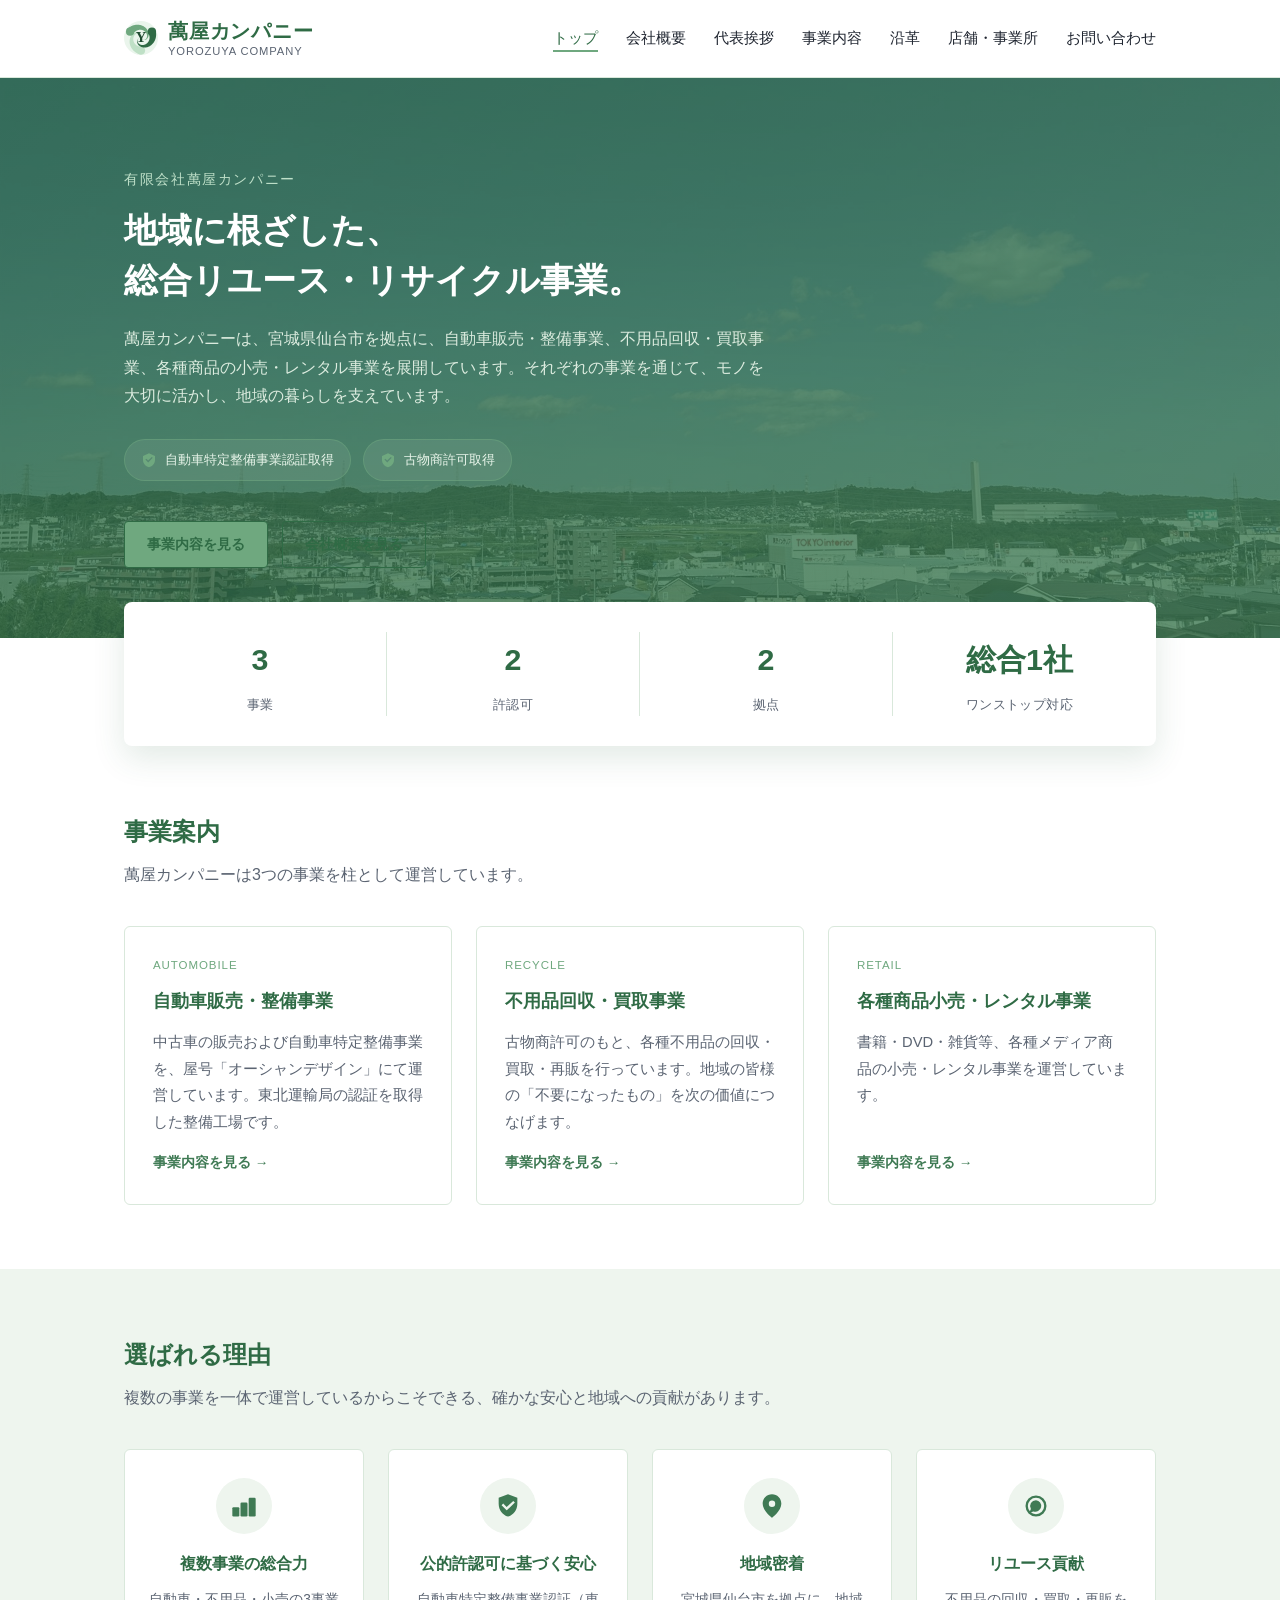
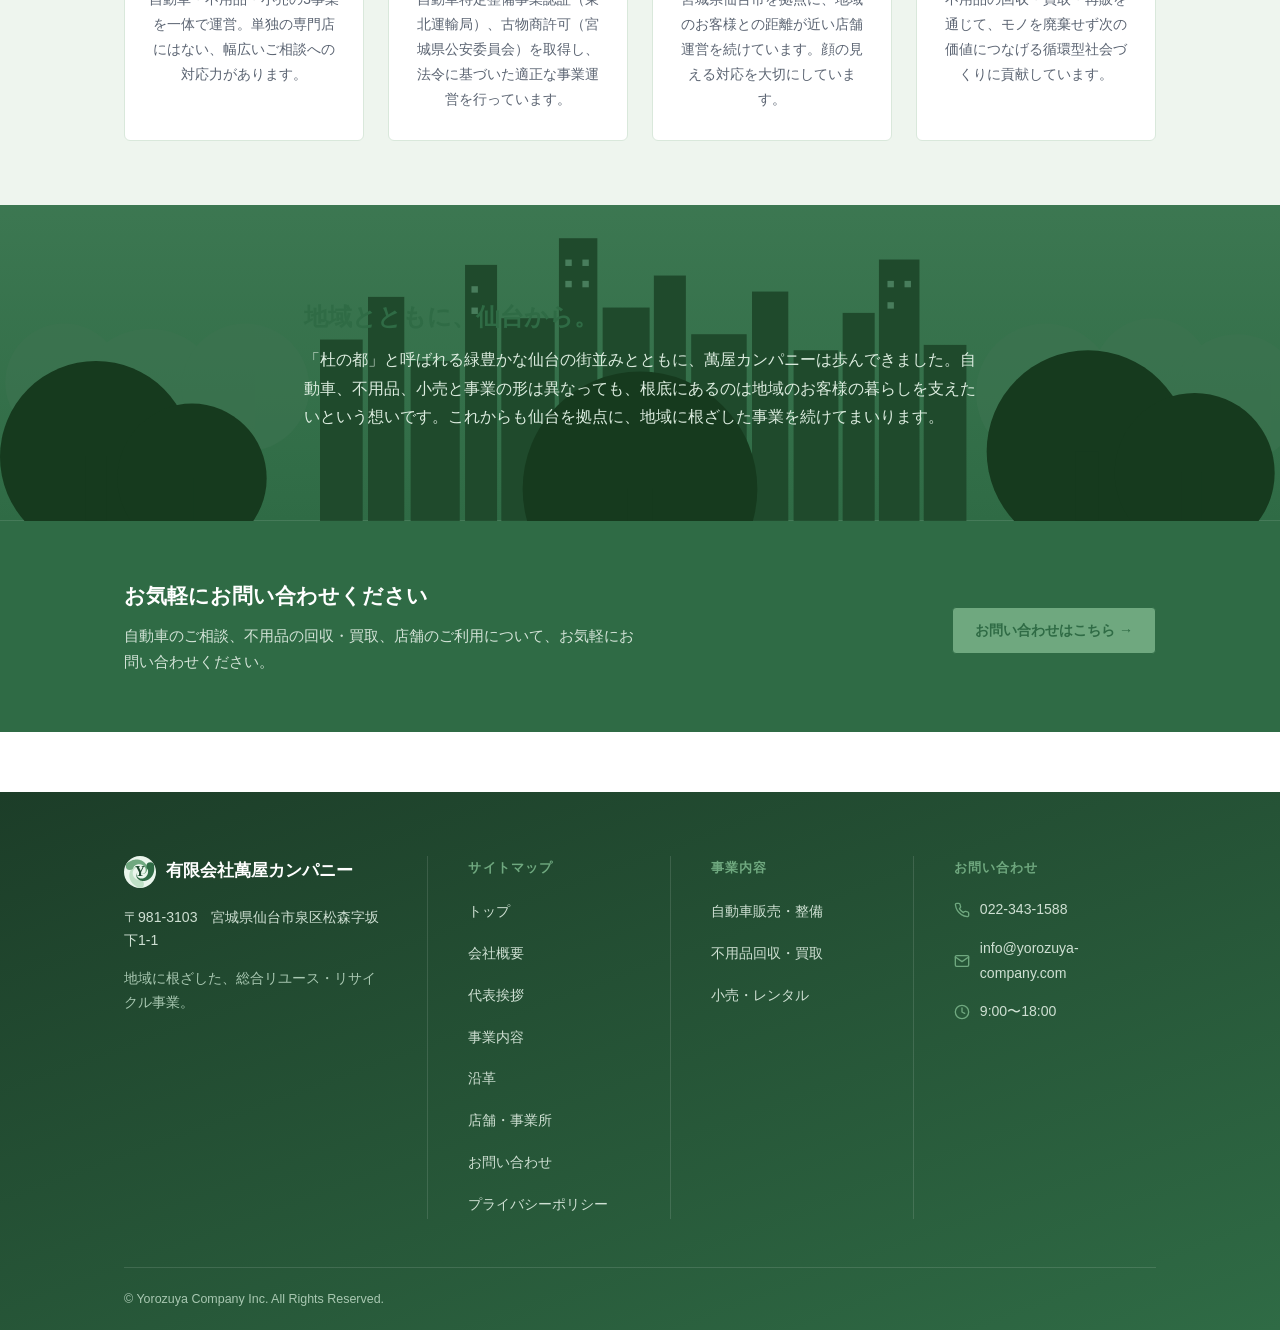
==== index.html @ 1c222d08 "モバイルナビをハンバーガーメニュー化、フッターデザインを刷新 Co-Authored-By: Claude Sonnet 5 <noreply@anthropic.com>" ====
<!DOCTYPE html>
<html lang="ja">
<head>
<meta charset="UTF-8">
<meta name="viewport" content="width=device-width, initial-scale=1.0">
<title>有限会社萬屋カンパニー ｜ 総合リユース・リサイクル事業</title>
<meta name="description" content="有限会社萬屋カンパニーは、宮城県仙台市を拠点に自動車販売・整備事業、不用品回収・買取事業、各種商品小売・レンタル事業を展開する総合リユース・リサイクル企業です。">
<link rel="stylesheet" href="css/style.css">
<link rel="icon" href="favicon.ico" sizes="any">
<link rel="icon" href="favicon-32x32.png" type="image/png" sizes="32x32">
<link rel="icon" href="favicon-16x16.png" type="image/png" sizes="16x16">
<link rel="apple-touch-icon" href="apple-touch-icon.png">
</head>
<body>

<a class="skip-link" href="#main">本文へスキップ</a>

<header class="site-header">
  <div class="container">
    <div class="logo">
      <img src="assets/logo/logo-icon.svg" alt="" class="logo-icon">
      <div class="logo-text">
        <span class="logo-main">萬屋カンパニー</span>
        <span class="logo-sub">YOROZUYA COMPANY</span>
      </div>
    </div>
    <button class="nav-toggle" id="navToggle" type="button" aria-label="メニューを開く" aria-expanded="false" aria-controls="mainNav">
      <span class="nav-toggle-bar"></span>
      <span class="nav-toggle-bar"></span>
      <span class="nav-toggle-bar"></span>
    </button>
    <nav class="main-nav" id="mainNav">
      <ul>
        <li><a href="index.html" aria-current="page">トップ</a></li>
        <li><a href="company.html">会社概要</a></li>
        <li><a href="message.html">代表挨拶</a></li>
        <li><a href="business.html">事業内容</a></li>
        <li><a href="history.html">沿革</a></li>
        <li><a href="stores.html">店舗・事業所</a></li>
        <li><a href="contact.html">お問い合わせ</a></li>
      </ul>
    </nav>
  </div>
</header>

<section class="hero" id="main">
  <div class="hero-bg-photo"></div>
  <div class="container">
    <div class="hero-eyebrow">有限会社萬屋カンパニー</div>
    <h1>地域に根ざした、<br>総合リユース・リサイクル事業。</h1>
    <p>萬屋カンパニーは、宮城県仙台市を拠点に、自動車販売・整備事業、不用品回収・買取事業、各種商品の小売・レンタル事業を展開しています。それぞれの事業を通じて、モノを大切に活かし、地域の暮らしを支えています。</p>

    <div class="hero-badges">
      <span class="hero-badge">
        <svg viewBox="0 0 24 24" aria-hidden="true"><path d="M12 2 3 6v6c0 5.2 3.6 9.4 9 10.9 5.4-1.5 9-5.7 9-10.9V6l-9-4Zm-1.2 13.6L6.6 11.4l1.4-1.4 2.8 2.8 5.4-5.4 1.4 1.4-6.8 6.8Z"/></svg>
        自動車特定整備事業認証取得
      </span>
      <span class="hero-badge">
        <svg viewBox="0 0 24 24" aria-hidden="true"><path d="M12 2 3 6v6c0 5.2 3.6 9.4 9 10.9 5.4-1.5 9-5.7 9-10.9V6l-9-4Zm-1.2 13.6L6.6 11.4l1.4-1.4 2.8 2.8 5.4-5.4 1.4 1.4-6.8 6.8Z"/></svg>
        古物商許可取得
      </span>
    </div>

    <div class="hero-cta">
      <a class="btn btn-hero-primary" href="business.html">事業内容を見る</a>
      <a class="btn btn-hero-secondary" href="company.html">会社概要を見る</a>
    </div>
  </div>
</section>

<div class="stats-bar-wrap">
  <div class="container">
    <div class="stats-bar">
      <div class="stat-item">
        <span class="stat-num">3</span>
        <span class="stat-label">事業</span>
      </div>
      <div class="stat-item">
        <span class="stat-num">2</span>
        <span class="stat-label">許認可</span>
      </div>
      <div class="stat-item">
        <span class="stat-num">2</span>
        <span class="stat-label">拠点</span>
      </div>
      <div class="stat-item">
        <span class="stat-num">総合1社</span>
        <span class="stat-label">ワンストップ対応</span>
      </div>
    </div>
  </div>
</div>

<section>
  <div class="container">
    <h2 class="section-title">事業案内</h2>
    <p class="section-lead">萬屋カンパニーは3つの事業を柱として運営しています。</p>

    <div class="business-grid">
      <div class="business-card">
        <span class="tag">AUTOMOBILE</span>
        <h3>自動車販売・整備事業</h3>
        <p>中古車の販売および自動車特定整備事業を、屋号「オーシャンデザイン」にて運営しています。東北運輸局の認証を取得した整備工場です。</p>
        <a class="card-link" href="business.html#automobile">事業内容を見る &rarr;</a>
      </div>

      <div class="business-card">
        <span class="tag">RECYCLE</span>
        <h3>不用品回収・買取事業</h3>
        <p>古物商許可のもと、各種不用品の回収・買取・再販を行っています。地域の皆様の「不要になったもの」を次の価値につなげます。</p>
        <a class="card-link" href="business.html#recycle">事業内容を見る &rarr;</a>
      </div>

      <div class="business-card">
        <span class="tag">RETAIL</span>
        <h3>各種商品小売・レンタル事業</h3>
        <p>書籍・DVD・雑貨等、各種メディア商品の小売・レンタル事業を運営しています。</p>
        <a class="card-link" href="business.html#retail">事業内容を見る &rarr;</a>
      </div>
    </div>
  </div>
</section>

<section class="alt">
  <div class="container">
    <h2 class="section-title">選ばれる理由</h2>
    <p class="section-lead">複数の事業を一体で運営しているからこそできる、確かな安心と地域への貢献があります。</p>

    <div class="reason-grid">
      <div class="reason-card">
        <span class="reason-icon">
          <svg viewBox="0 0 48 48" aria-hidden="true"><rect x="4" y="26" width="12" height="16" rx="2"/><rect x="18" y="18" width="12" height="24" rx="2"/><rect x="32" y="10" width="12" height="32" rx="2"/></svg>
        </span>
        <h3>複数事業の総合力</h3>
        <p>自動車・不用品・小売の3事業を一体で運営。単独の専門店にはない、幅広いご相談への対応力があります。</p>
      </div>

      <div class="reason-card">
        <span class="reason-icon">
          <svg viewBox="0 0 48 48" aria-hidden="true"><path d="M24 4 8 10v10c0 11 6.9 19.5 16 22 9.1-2.5 16-11 16-22V10L24 4Zm-2.4 27.3L13 22.7l2.8-2.8 5.8 5.8L33 15.3l2.8 2.8-13.8 13.2Z"/></svg>
        </span>
        <h3>公的許認可に基づく安心</h3>
        <p>自動車特定整備事業認証（東北運輸局）、古物商許可（宮城県公安委員会）を取得し、法令に基づいた適正な事業運営を行っています。</p>
      </div>

      <div class="reason-card">
        <span class="reason-icon">
          <svg viewBox="0 0 48 48" aria-hidden="true"><path d="M24 4C15 4 8 11.2 8 20c0 12 16 24 16 24s16-12 16-24c0-8.8-7-16-16-16Zm0 21.5A5.5 5.5 0 1 1 24 14.5a5.5 5.5 0 0 1 0 11Z"/></svg>
        </span>
        <h3>地域密着</h3>
        <p>宮城県仙台市を拠点に、地域のお客様との距離が近い店舗運営を続けています。顔の見える対応を大切にしています。</p>
      </div>

      <div class="reason-card">
        <span class="reason-icon">
          <svg viewBox="0 0 48 48" aria-hidden="true"><path d="M24 6a18 18 0 1 0 18 18A18 18 0 0 0 24 6Zm0 32a14 14 0 1 1 14-14 14 14 0 0 1-14 14Z"/><path d="M24 14a10 10 0 0 0-8.7 15l-3.1 6.9 7.2-2.6A10 10 0 1 0 24 14Z"/></svg>
        </span>
        <h3>リユース貢献</h3>
        <p>不用品の回収・買取・再販を通じて、モノを廃棄せず次の価値につなげる循環型社会づくりに貢献しています。</p>
      </div>
    </div>
  </div>
</section>

<section class="sendai-section">
  <div class="sendai-illustration" aria-hidden="true">
    <svg viewBox="0 0 1200 360" preserveAspectRatio="xMidYMax slice" xmlns="http://www.w3.org/2000/svg">
      <defs>
        <linearGradient id="skyGradient" x1="0" y1="0" x2="0" y2="1">
          <stop offset="0%" stop-color="#3f7a54"/>
          <stop offset="100%" stop-color="#2f6b45"/>
        </linearGradient>
      </defs>
      <rect x="0" y="0" width="1200" height="360" fill="url(#skyGradient)"/>

      <!-- far tree line -->
      <g fill="#3d7350" opacity="0.6">
        <circle cx="60" cy="230" r="55"/>
        <circle cx="140" cy="250" r="70"/>
        <circle cx="230" cy="235" r="60"/>
        <circle cx="980" cy="240" r="65"/>
        <circle cx="1080" cy="225" r="55"/>
        <circle cx="1160" cy="245" r="60"/>
      </g>

      <!-- city skyline silhouette -->
      <g fill="#1f4a2c">
        <rect x="300" y="190" width="40" height="170"/>
        <rect x="345" y="150" width="34" height="210"/>
        <rect x="385" y="210" width="46" height="150"/>
        <rect x="436" y="120" width="30" height="240"/>
        <rect x="470" y="170" width="50" height="190"/>
        <rect x="524" y="95" width="36" height="265"/>
        <rect x="565" y="160" width="44" height="200"/>
        <rect x="613" y="130" width="30" height="230"/>
        <rect x="648" y="185" width="52" height="175"/>
        <rect x="705" y="145" width="34" height="215"/>
        <rect x="744" y="200" width="42" height="160"/>
        <rect x="790" y="165" width="30" height="195"/>
        <rect x="824" y="115" width="38" height="245"/>
        <rect x="866" y="195" width="40" height="165"/>
        <!-- windows -->
        <g fill="#6ba884" opacity="0.55">
          <rect x="530" y="115" width="6" height="6"/>
          <rect x="546" y="115" width="6" height="6"/>
          <rect x="530" y="135" width="6" height="6"/>
          <rect x="546" y="135" width="6" height="6"/>
          <rect x="442" y="140" width="6" height="6"/>
          <rect x="442" y="160" width="6" height="6"/>
          <rect x="832" y="135" width="6" height="6"/>
          <rect x="848" y="135" width="6" height="6"/>
          <rect x="832" y="155" width="6" height="6"/>
        </g>
      </g>

      <!-- foreground trees, "杜の都" motif -->
      <g fill="#163a1e">
        <circle cx="90" cy="300" r="90"/>
        <circle cx="180" cy="320" r="70"/>
        <rect x="80" y="300" width="20" height="60"/>
        <rect x="165" y="320" width="16" height="45"/>

        <circle cx="1020" cy="295" r="95"/>
        <circle cx="1120" cy="315" r="75"/>
        <rect x="1008" y="295" width="22" height="65"/>
        <rect x="1108" y="315" width="18" height="48"/>

        <circle cx="600" cy="330" r="110"/>
        <rect x="588" y="330" width="24" height="35"/>
      </g>
    </svg>
  </div>
  <div class="container sendai-content">
    <h2 class="section-title sendai-title">地域とともに、仙台から。</h2>
    <p class="sendai-lead">「杜の都」と呼ばれる緑豊かな仙台の街並みとともに、萬屋カンパニーは歩んできました。自動車、不用品、小売と事業の形は異なっても、根底にあるのは地域のお客様の暮らしを支えたいという想いです。これからも仙台を拠点に、地域に根ざした事業を続けてまいります。</p>
  </div>
</section>

<section class="cta-banner">
  <div class="container cta-banner-inner">
    <div>
      <h2>お気軽にお問い合わせください</h2>
      <p>自動車のご相談、不用品の回収・買取、店舗のご利用について、お気軽にお問い合わせください。</p>
    </div>
    <a class="btn btn-cta" href="contact.html">お問い合わせはこちら &rarr;</a>
  </div>
</section>

<footer class="site-footer">
  <div class="container">
    <div class="footer-grid">
      <div class="footer-col footer-about">
        <div class="footer-logo">
          <img src="assets/logo/logo-icon.svg" alt="" class="footer-logo-icon">
          <span class="footer-logo-text">有限会社萬屋カンパニー</span>
        </div>
        <p class="footer-address">〒981-3103　宮城県仙台市泉区松森字坂下1-1</p>
        <p class="footer-tagline">地域に根ざした、総合リユース・リサイクル事業。</p>
      </div>

      <div class="footer-col">
        <h3 class="footer-heading">サイトマップ</h3>
        <nav aria-label="フッターサイトマップ">
          <ul class="footer-links">
            <li><a href="index.html">トップ</a></li>
            <li><a href="company.html">会社概要</a></li>
            <li><a href="message.html">代表挨拶</a></li>
            <li><a href="business.html">事業内容</a></li>
            <li><a href="history.html">沿革</a></li>
            <li><a href="stores.html">店舗・事業所</a></li>
            <li><a href="contact.html">お問い合わせ</a></li>
            <li><a href="privacy.html">プライバシーポリシー</a></li>
          </ul>
        </nav>
      </div>

      <div class="footer-col">
        <h3 class="footer-heading">事業内容</h3>
        <ul class="footer-links">
          <li><a href="business.html#automobile">自動車販売・整備</a></li>
          <li><a href="business.html#recycle">不用品回収・買取</a></li>
          <li><a href="business.html#retail">小売・レンタル</a></li>
        </ul>
      </div>

      <div class="footer-col">
        <h3 class="footer-heading">お問い合わせ</h3>
        <ul class="footer-contact">
          <li>
            <svg viewBox="0 0 24 24" aria-hidden="true" fill="none" stroke="currentColor" stroke-width="2" stroke-linecap="round" stroke-linejoin="round"><path d="M22 16.92v3a2 2 0 0 1-2.18 2 19.79 19.79 0 0 1-8.63-3.07 19.5 19.5 0 0 1-6-6 19.79 19.79 0 0 1-3.07-8.67A2 2 0 0 1 4.11 2h3a2 2 0 0 1 2 1.72c.13.96.36 1.9.7 2.81a2 2 0 0 1-.45 2.11L8.09 9.91a16 16 0 0 0 6 6l1.27-1.27a2 2 0 0 1 2.11-.45c.91.34 1.85.57 2.81.7A2 2 0 0 1 22 16.92z"/></svg>
            <a href="tel:0223431588">022-343-1588</a>
          </li>
          <li>
            <svg viewBox="0 0 24 24" aria-hidden="true" fill="none" stroke="currentColor" stroke-width="2" stroke-linecap="round" stroke-linejoin="round"><path d="M4 4h16c1.1 0 2 .9 2 2v12c0 1.1-.9 2-2 2H4c-1.1 0-2-.9-2-2V6c0-1.1.9-2 2-2z"/><path d="M22 6l-10 7L2 6"/></svg>
            <a href="mailto:info@yorozuya-company.com">info@yorozuya-company.com</a>
          </li>
          <li>
            <svg viewBox="0 0 24 24" aria-hidden="true" fill="none" stroke="currentColor" stroke-width="2" stroke-linecap="round" stroke-linejoin="round"><circle cx="12" cy="12" r="10"/><path d="M12 6v6l4 2"/></svg>
            <span>9:00〜18:00</span>
          </li>
        </ul>
      </div>
    </div>

    <div class="footer-bottom">
      <div class="copyright">&copy; Yorozuya Company Inc. All Rights Reserved.</div>
    </div>
  </div>
</footer>

<script src="js/main.js" defer></script>
</body>
</html>
---- css/style.css ----
/* ============================================
   萬屋カンパニー 法人サイト 共通スタイル
   ============================================ */

:root {
  --color-bg: #ffffff;
  --color-bg-soft: #eef5ee;
  --color-text: #1f2530;
  --color-text-soft: #5b6472;
  --color-border: #d9e8db;
  --color-primary: #2f6b45;
  --color-primary-soft: #3f7a54;
  --color-accent: #6fa87f;
  --font-base: "Hiragino Kaku Gothic ProN", "Yu Gothic", "Noto Sans JP", "Helvetica Neue", Arial, sans-serif;
  --max-width: 1080px;
}

* {
  box-sizing: border-box;
}

html {
  scroll-behavior: smooth;
}

body {
  margin: 0;
  font-family: var(--font-base);
  color: var(--color-text);
  background: var(--color-bg);
  line-height: 1.8;
  font-size: 16px;
  -webkit-font-smoothing: antialiased;
  overflow-wrap: break-word;
}

a {
  color: var(--color-primary-soft);
  text-decoration: none;
}

a:hover {
  text-decoration: underline;
}

img {
  max-width: 100%;
}

.container {
  max-width: var(--max-width);
  margin: 0 auto;
  padding: 0 24px;
}

/* ---------- Skip link ---------- */

.skip-link {
  position: absolute;
  left: -9999px;
  top: 0;
  z-index: 1000;
  background: var(--color-primary);
  color: #fff;
  padding: 12px 20px;
  border-radius: 0 0 4px 0;
  font-size: 0.9rem;
  font-weight: 600;
}

.skip-link:focus {
  left: 0;
}

/* ---------- Header ---------- */

.site-header {
  border-bottom: 1px solid var(--color-border);
  background: var(--color-bg);
  position: sticky;
  top: 0;
  z-index: 100;
}

.site-header .container {
  display: flex;
  align-items: center;
  justify-content: space-between;
  padding-top: 18px;
  padding-bottom: 18px;
}

.logo {
  display: flex;
  align-items: center;
  gap: 10px;
}

.logo-icon {
  width: 34px;
  height: 34px;
  flex: 0 0 auto;
}

.logo-text {
  display: flex;
  flex-direction: column;
  line-height: 1.3;
}

.logo-main {
  font-size: 1.25rem;
  font-weight: 700;
  color: var(--color-primary);
  letter-spacing: 0.04em;
}

.logo-sub {
  font-size: 0.7rem;
  color: var(--color-text-soft);
  letter-spacing: 0.08em;
}

.main-nav ul {
  display: flex;
  gap: 28px;
  list-style: none;
  margin: 0;
  padding: 0;
  flex-wrap: wrap;
}

.main-nav a {
  color: var(--color-text);
  font-size: 0.92rem;
  font-weight: 500;
}

.main-nav a:hover,
.main-nav a[aria-current="page"] {
  color: var(--color-primary);
  text-decoration: none;
  border-bottom: 2px solid var(--color-accent);
  padding-bottom: 4px;
}

.nav-toggle {
  display: none;
  position: relative;
  width: 28px;
  height: 20px;
  padding: 0;
  background: none;
  border: none;
  cursor: pointer;
  flex: 0 0 auto;
  z-index: 101;
}

.nav-toggle-bar {
  position: absolute;
  left: 0;
  width: 100%;
  height: 2px;
  background: var(--color-primary);
  border-radius: 2px;
  transition: transform 0.3s ease, opacity 0.3s ease, top 0.3s ease;
}

.nav-toggle-bar:nth-child(1) { top: 0; }
.nav-toggle-bar:nth-child(2) { top: 9px; }
.nav-toggle-bar:nth-child(3) { top: 18px; }

.nav-toggle[aria-expanded="true"] .nav-toggle-bar:nth-child(1) {
  top: 9px;
  transform: rotate(45deg);
}

.nav-toggle[aria-expanded="true"] .nav-toggle-bar:nth-child(2) {
  opacity: 0;
}

.nav-toggle[aria-expanded="true"] .nav-toggle-bar:nth-child(3) {
  top: 9px;
  transform: rotate(-45deg);
}

/* ---------- Hero ---------- */

.hero {
  position: relative;
  overflow: hidden;
  background: linear-gradient(135deg, var(--color-primary) 0%, var(--color-primary-soft) 100%);
  color: #fff;
  padding: 90px 0 70px;
}

.hero-bg-photo {
  position: absolute;
  inset: 0;
  background-image: url('../assets/hero/hero-bg.jpg');
  background-size: cover;
  background-position: center 30%;
  opacity: 0.2;
  z-index: 0;
  filter: grayscale(20%);
}

.hero .container {
  position: relative;
  z-index: 2;
  max-width: var(--max-width);
}

.hero-eyebrow {
  font-size: 0.85rem;
  letter-spacing: 0.12em;
  color: #bfe0c9;
  margin-bottom: 14px;
}

.hero h1 {
  font-size: 2.1rem;
  font-weight: 700;
  margin: 0 0 18px;
  line-height: 1.5;
}

.hero p {
  font-size: 1rem;
  color: #dcecdf;
  max-width: 640px;
  margin: 0;
}

.hero-badges {
  display: flex;
  flex-wrap: wrap;
  gap: 12px;
  margin: 28px 0 0;
}

.hero-badge {
  display: inline-flex;
  align-items: center;
  gap: 8px;
  font-size: 0.82rem;
  color: #e8f5ea;
  background: rgba(255, 255, 255, 0.08);
  border: 1px solid rgba(111, 168, 127, 0.5);
  border-radius: 999px;
  padding: 8px 16px;
}

.hero-badge svg {
  width: 16px;
  height: 16px;
  fill: var(--color-accent);
  flex-shrink: 0;
}

.hero-cta {
  display: flex;
  flex-wrap: wrap;
  gap: 14px;
  margin-top: 32px;
}

.btn-hero-primary {
  display: inline-block;
  padding: 13px 28px;
  border-radius: 4px;
  background: var(--color-accent);
  color: #fff;
  font-size: 0.92rem;
  font-weight: 700;
  border: 1px solid var(--color-accent);
}

.btn-hero-primary:hover {
  background: #57946a;
  border-color: #57946a;
  text-decoration: none;
}

.btn-hero-secondary {
  display: inline-block;
  padding: 13px 28px;
  border-radius: 4px;
  background: transparent;
  color: #fff;
  font-size: 0.92rem;
  font-weight: 700;
  border: 1px solid rgba(255, 255, 255, 0.6);
}

.btn-hero-secondary:hover {
  background: rgba(255, 255, 255, 0.12);
  text-decoration: none;
}

/* ---------- Stats bar ---------- */

.stats-bar-wrap {
  background: transparent;
  margin-top: -36px;
  position: relative;
  z-index: 2;
}

.stats-bar {
  background: #fff;
  border-radius: 8px;
  box-shadow: 0 12px 32px rgba(47, 107, 69, 0.14);
  display: grid;
  grid-template-columns: repeat(4, 1fr);
  padding: 30px 10px;
}

.stat-item {
  display: flex;
  flex-direction: column;
  align-items: center;
  text-align: center;
  gap: 6px;
  border-right: 1px solid var(--color-border);
}

.stat-item:last-child {
  border-right: none;
}

.stat-num {
  font-size: 1.9rem;
  font-weight: 700;
  color: var(--color-primary);
}

.stat-label {
  font-size: 0.8rem;
  color: var(--color-text-soft);
  letter-spacing: 0.03em;
}

.page-hero {
  background: var(--color-bg-soft);
  border-bottom: 1px solid var(--color-border);
  padding: 56px 0;
}

.page-hero h1 {
  font-size: 1.7rem;
  color: var(--color-primary);
  margin: 0 0 10px;
}

.page-hero p {
  color: var(--color-text-soft);
  margin: 0;
}

.breadcrumb {
  font-size: 0.8rem;
  color: var(--color-text-soft);
  margin-bottom: 14px;
}

.breadcrumb a {
  color: var(--color-text-soft);
}

/* ---------- Sections ---------- */

section {
  padding: 64px 0;
}

section.alt {
  background: var(--color-bg-soft);
}

h2.section-title {
  font-size: 1.5rem;
  color: var(--color-primary);
  margin: 0 0 8px;
}

.section-lead {
  color: var(--color-text-soft);
  margin: 0 0 36px;
  max-width: 700px;
}

/* ---------- Business cards (top page) ---------- */

.business-grid {
  display: grid;
  grid-template-columns: repeat(3, 1fr);
  gap: 24px;
}

.business-card {
  border: 1px solid var(--color-border);
  border-radius: 6px;
  padding: 28px;
  background: #fff;
  display: flex;
  flex-direction: column;
  transition: box-shadow 0.2s ease, transform 0.2s ease;
}

.business-card:hover {
  box-shadow: 0 8px 24px rgba(47, 107, 69, 0.08);
  transform: translateY(-2px);
}

.business-card .tag {
  display: inline-block;
  font-size: 0.72rem;
  color: var(--color-accent);
  letter-spacing: 0.08em;
  margin-bottom: 10px;
}

.business-card h3 {
  font-size: 1.1rem;
  color: var(--color-primary);
  margin: 0 0 12px;
}

.business-card p {
  color: var(--color-text-soft);
  font-size: 0.92rem;
  flex-grow: 1;
  margin: 0 0 16px;
}

.business-card .card-link {
  font-size: 0.85rem;
  font-weight: 600;
}

/* ---------- Reason cards (top page) ---------- */

.reason-grid {
  display: grid;
  grid-template-columns: repeat(4, 1fr);
  gap: 24px;
}

.reason-card {
  background: #fff;
  border: 1px solid var(--color-border);
  border-radius: 6px;
  padding: 28px 22px;
  text-align: center;
}

.reason-icon {
  display: inline-flex;
  align-items: center;
  justify-content: center;
  width: 56px;
  height: 56px;
  border-radius: 50%;
  background: var(--color-bg-soft);
  margin-bottom: 16px;
}

.reason-icon svg {
  width: 28px;
  height: 28px;
  fill: var(--color-primary-soft);
}

.reason-card h3 {
  font-size: 1rem;
  color: var(--color-primary);
  margin: 0 0 10px;
}

.reason-card p {
  font-size: 0.86rem;
  color: var(--color-text-soft);
  margin: 0;
}

/* ---------- Sendai section (top page) ---------- */

.sendai-section {
  position: relative;
  padding: 0;
  color: #fff;
  overflow: hidden;
}

.sendai-illustration {
  position: absolute;
  inset: 0;
  z-index: 0;
  line-height: 0;
}

.sendai-illustration svg {
  width: 100%;
  height: 100%;
  display: block;
}

.sendai-content {
  position: relative;
  z-index: 1;
  padding: 90px 24px;
  max-width: 720px;
}

.sendai-title {
  color: #fff;
}

.sendai-lead {
  color: #dcecdf;
  margin: 0;
  font-size: 0.98rem;
}

/* ---------- CTA banner (top page) ---------- */

.cta-banner {
  background: var(--color-primary);
  color: #fff;
  padding: 56px 0;
}

.cta-banner-inner {
  display: flex;
  align-items: center;
  justify-content: space-between;
  flex-wrap: wrap;
  gap: 24px;
}

.cta-banner h2 {
  font-size: 1.3rem;
  margin: 0 0 8px;
}

.cta-banner p {
  color: #d3e3d7;
  margin: 0;
  max-width: 520px;
  font-size: 0.92rem;
}

.btn-cta {
  display: inline-block;
  padding: 13px 28px;
  border-radius: 4px;
  background: var(--color-accent);
  color: #fff;
  font-size: 0.92rem;
  font-weight: 700;
  border: 1px solid var(--color-accent);
  white-space: nowrap;
}

.btn-cta:hover {
  background: #57946a;
  border-color: #57946a;
  text-decoration: none;
}

/* ---------- Table (company overview) ---------- */

.info-table {
  width: 100%;
  border-collapse: collapse;
  margin: 0 0 8px;
}

.info-table th,
.info-table td {
  text-align: left;
  padding: 18px 20px;
  border-bottom: 1px solid var(--color-border);
  vertical-align: top;
}

.info-table th {
  width: 200px;
  color: var(--color-text-soft);
  font-weight: 600;
  font-size: 0.9rem;
  background: var(--color-bg-soft);
}

.info-table td {
  font-size: 0.95rem;
}

.note {
  font-size: 0.82rem;
  color: var(--color-text-soft);
  margin-top: 12px;
}

.placeholder {
  color: #b28a2f;
  background: #fdf6e8;
  padding: 1px 6px;
  border-radius: 3px;
  font-size: 0.9em;
}

/* ---------- Business detail blocks ---------- */

.biz-block {
  border-top: 1px solid var(--color-border);
  padding: 44px 0;
}

.biz-block:first-of-type {
  border-top: none;
  padding-top: 0;
}

.biz-block .tag {
  display: inline-block;
  font-size: 0.72rem;
  color: var(--color-accent);
  letter-spacing: 0.08em;
  margin-bottom: 8px;
}

.biz-block h2 {
  font-size: 1.35rem;
  color: var(--color-primary);
  margin: 0 0 16px;
}

.biz-block p {
  color: var(--color-text-soft);
  max-width: 720px;
  margin: 0 0 16px;
}

.signature {
  text-align: right;
  color: var(--color-text-soft);
  max-width: 720px;
  margin: 32px 0 0;
}

.signature .signature-name {
  color: var(--color-primary);
  font-weight: 600;
  margin-top: 4px;
}

.biz-block .license {
  font-size: 0.85rem;
  color: var(--color-text-soft);
  background: var(--color-bg-soft);
  display: inline-block;
  padding: 8px 14px;
  border-radius: 4px;
  margin-top: 4px;
}

.license-image {
  display: block;
  margin-top: 16px;
}

.license-image img {
  display: block;
  max-width: 400px;
  width: 100%;
  height: auto;
  border: 1px solid var(--color-border);
  box-shadow: 0 4px 16px rgba(0, 0, 0, 0.08);
  border-radius: 4px;
}

.btn {
  display: inline-block;
  padding: 10px 22px;
  border: 1px solid var(--color-primary);
  border-radius: 4px;
  color: var(--color-primary);
  font-size: 0.88rem;
  font-weight: 600;
  margin-top: 8px;
}

.btn:hover {
  background: var(--color-primary);
  color: #fff;
  text-decoration: none;
}

/* ---------- History / timeline ---------- */

.timeline {
  list-style: none;
  margin: 0;
  padding: 0;
  max-width: 700px;
}

.timeline li {
  display: flex;
  gap: 24px;
  padding: 20px 0;
  border-bottom: 1px solid var(--color-border);
}

.timeline .year {
  flex: 0 0 130px;
  font-weight: 700;
  color: var(--color-primary);
}

.timeline .desc {
  color: var(--color-text-soft);
}

/* ---------- Stores ---------- */

.store-list {
  display: grid;
  grid-template-columns: 1fr 1fr;
  gap: 24px;
}

.store-card {
  border: 1px solid var(--color-border);
  border-radius: 6px;
  padding: 24px;
  background: #fff;
}

.store-card h3 {
  color: var(--color-primary);
  font-size: 1.05rem;
  margin: 0 0 10px;
}

.store-card dl {
  margin: 0;
  font-size: 0.9rem;
  color: var(--color-text-soft);
}

.store-card dt {
  font-weight: 600;
  margin-top: 8px;
}

.store-card dd {
  margin: 2px 0 0;
}

/* ---------- Contact ---------- */

.contact-box {
  border: 1px solid var(--color-border);
  border-radius: 6px;
  padding: 32px;
  background: var(--color-bg-soft);
  max-width: 600px;
}

.contact-box dl {
  margin: 0;
}

.contact-box dt {
  font-weight: 600;
  color: var(--color-text-soft);
  font-size: 0.85rem;
  margin-top: 16px;
}

.contact-box dt:first-child {
  margin-top: 0;
}

.contact-box dd {
  margin: 4px 0 0;
  font-size: 1rem;
}

/* ---------- Footer ---------- */

.site-footer {
  background: linear-gradient(160deg, #1c3d28 0%, var(--color-primary) 100%);
  color: #cfe0d3;
  padding: 64px 0 0;
  margin-top: 60px;
}

.footer-grid {
  display: grid;
  grid-template-columns: 1.3fr 1fr 1fr 1.2fr;
  gap: 40px;
  padding-bottom: 48px;
}

.footer-col + .footer-col {
  border-left: 1px solid rgba(255, 255, 255, 0.12);
  padding-left: 40px;
}

.footer-heading {
  color: var(--color-accent);
  font-size: 0.82rem;
  letter-spacing: 0.08em;
  font-weight: 700;
  margin: 0 0 18px;
}

.footer-logo {
  display: flex;
  align-items: center;
  gap: 10px;
  margin-bottom: 18px;
}

.footer-logo-icon {
  width: 32px;
  height: 32px;
  flex: 0 0 auto;
}

.footer-logo-text {
  color: #fff;
  font-weight: 700;
  font-size: 1.05rem;
}

.footer-address {
  margin: 0 0 14px;
  font-size: 0.88rem;
  color: #cfe0d3;
  line-height: 1.7;
}

.footer-tagline {
  margin: 0;
  font-size: 0.85rem;
  color: #a9c8b2;
  line-height: 1.7;
}

.footer-links,
.footer-contact {
  list-style: none;
  margin: 0;
  padding: 0;
}

.footer-links li,
.footer-contact li {
  margin-bottom: 13px;
}

.footer-links li:last-child,
.footer-contact li:last-child {
  margin-bottom: 0;
}

.footer-links a {
  position: relative;
  display: inline-block;
  color: #cfe0d3;
  font-size: 0.88rem;
  transition: color 0.2s ease;
}

.footer-links a::after {
  content: "";
  position: absolute;
  left: 0;
  bottom: -2px;
  width: 0;
  height: 1px;
  background: var(--color-accent);
  transition: width 0.25s ease;
}

.footer-links a:hover {
  color: #fff;
  text-decoration: none;
}

.footer-links a:hover::after {
  width: 100%;
}

.footer-links a[aria-current="page"] {
  color: #fff;
  font-weight: 600;
}

.footer-contact li {
  display: flex;
  align-items: center;
  gap: 10px;
  font-size: 0.88rem;
  color: #cfe0d3;
}

.footer-contact svg {
  width: 16px;
  height: 16px;
  color: var(--color-accent);
  flex-shrink: 0;
}

.footer-contact a {
  color: #cfe0d3;
  transition: color 0.2s ease;
}

.footer-contact a:hover {
  color: #fff;
}

.footer-bottom {
  border-top: 1px solid rgba(255, 255, 255, 0.12);
  padding: 20px 0;
}

.footer-bottom .copyright {
  font-size: 0.78rem;
  color: #a9c8b2;
}

/* ---------- Responsive ---------- */

@media (max-width: 800px) {
  .business-grid {
    grid-template-columns: 1fr;
  }
  .store-list {
    grid-template-columns: 1fr;
  }
  .hero h1 {
    font-size: 1.6rem;
  }
  .info-table th {
    width: 120px;
    font-size: 0.82rem;
  }
  .timeline li {
    flex-direction: column;
    gap: 4px;
  }
  .timeline .year {
    flex-basis: auto;
  }
  .stats-bar {
    grid-template-columns: repeat(2, 1fr);
    row-gap: 24px;
  }
  .stat-item:nth-child(2) {
    border-right: none;
  }
  .reason-grid {
    grid-template-columns: repeat(2, 1fr);
  }
  .sendai-content {
    padding: 64px 24px;
  }
  .cta-banner-inner {
    text-align: center;
    justify-content: center;
  }
  .footer-grid {
    grid-template-columns: 1fr;
    gap: 32px;
    padding-bottom: 36px;
  }
  .footer-col + .footer-col {
    border-left: none;
    padding-left: 0;
    border-top: 1px solid rgba(255, 255, 255, 0.12);
    padding-top: 28px;
  }
}

@media (max-width: 520px) {
  .reason-grid {
    grid-template-columns: 1fr;
  }
  .stats-bar {
    grid-template-columns: 1fr 1fr;
  }
}

/* ---------- Mobile nav (hamburger drawer) ---------- */

@media (max-width: 768px) {
  .nav-toggle {
    display: block;
  }

  .main-nav {
    position: absolute;
    top: 100%;
    left: 0;
    right: 0;
    background: var(--color-bg);
    border-bottom: 1px solid var(--color-border);
    box-shadow: 0 16px 28px rgba(31, 37, 48, 0.1);
    max-height: 0;
    overflow: hidden;
    opacity: 0;
    transition: max-height 0.3s ease, opacity 0.3s ease;
  }

  .main-nav.is-open {
    max-height: 520px;
    opacity: 1;
  }

  .main-nav ul {
    flex-direction: column;
    gap: 0;
    flex-wrap: nowrap;
    padding: 8px 24px 20px;
  }

  .main-nav li {
    border-bottom: 1px solid var(--color-border);
  }

  .main-nav li:last-child {
    border-bottom: none;
  }

  .main-nav a {
    display: block;
    padding: 14px 4px;
  }

  .main-nav a:hover,
  .main-nav a[aria-current="page"] {
    border-bottom: none;
    padding-bottom: 14px;
  }
}

@media (min-width: 769px) {
  .nav-toggle {
    display: none !important;
  }
}
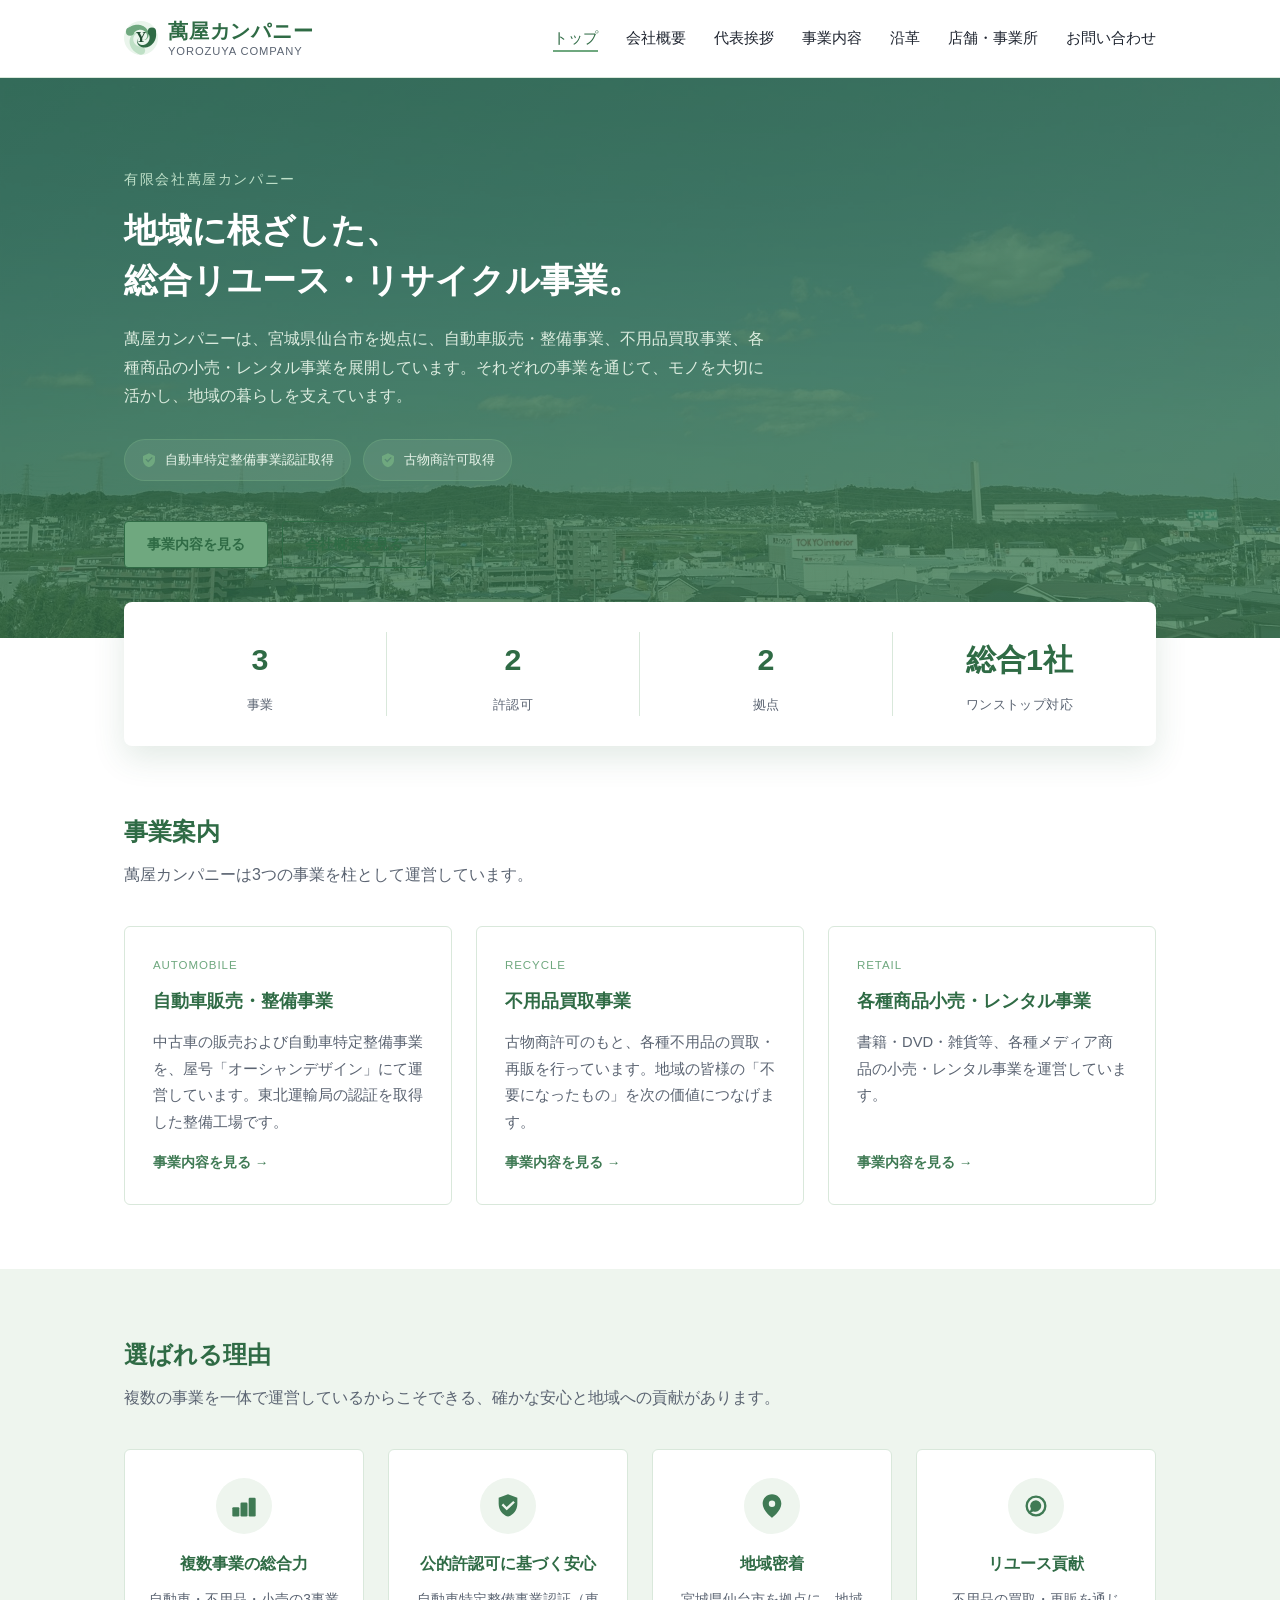
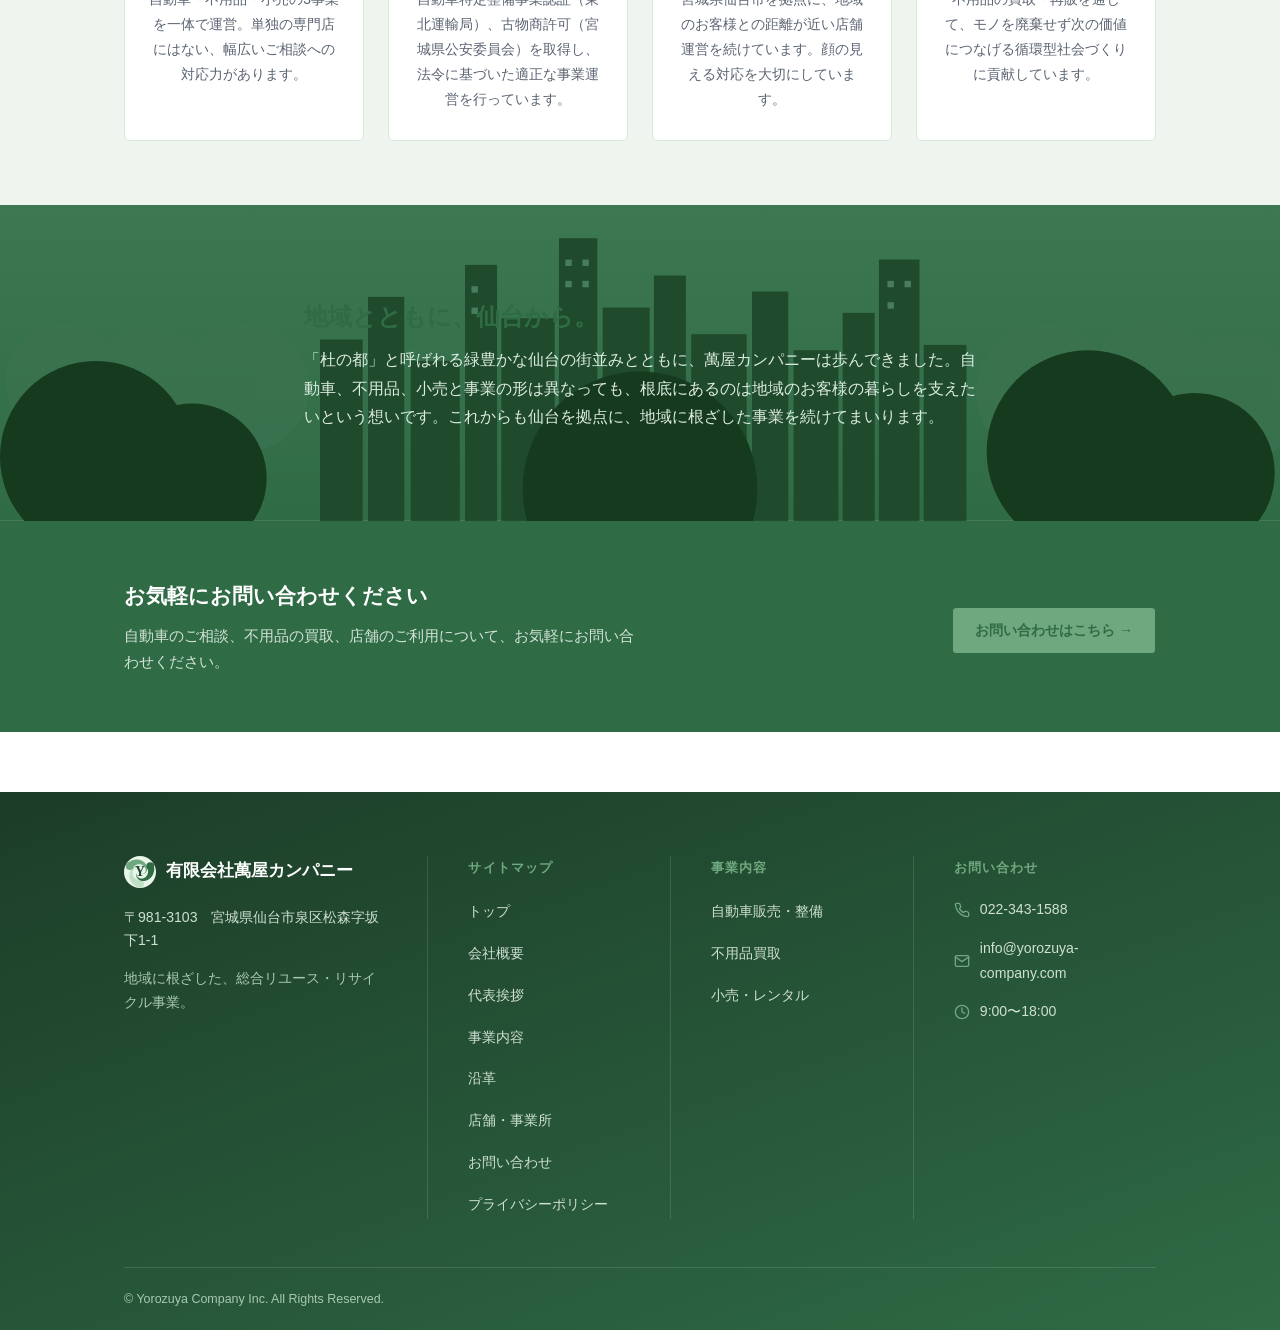
==== commit f6648258: "「不用品回収」の表現を「不用品買取」に統一" ====
--- a/index.html
+++ b/index.html
@@ -4,7 +4,7 @@
 <meta charset="UTF-8">
 <meta name="viewport" content="width=device-width, initial-scale=1.0">
 <title>有限会社萬屋カンパニー ｜ 総合リユース・リサイクル事業</title>
-<meta name="description" content="有限会社萬屋カンパニーは、宮城県仙台市を拠点に自動車販売・整備事業、不用品回収・買取事業、各種商品小売・レンタル事業を展開する総合リユース・リサイクル企業です。">
+<meta name="description" content="有限会社萬屋カンパニーは、宮城県仙台市を拠点に自動車販売・整備事業、不用品買取事業、各種商品小売・レンタル事業を展開する総合リユース・リサイクル企業です。">
 <link rel="stylesheet" href="css/style.css">
 <link rel="icon" href="favicon.ico" sizes="any">
 <link rel="icon" href="favicon-32x32.png" type="image/png" sizes="32x32">
@@ -48,7 +48,7 @@
   <div class="container">
     <div class="hero-eyebrow">有限会社萬屋カンパニー</div>
     <h1>地域に根ざした、<br>総合リユース・リサイクル事業。</h1>
-    <p>萬屋カンパニーは、宮城県仙台市を拠点に、自動車販売・整備事業、不用品回収・買取事業、各種商品の小売・レンタル事業を展開しています。それぞれの事業を通じて、モノを大切に活かし、地域の暮らしを支えています。</p>
+    <p>萬屋カンパニーは、宮城県仙台市を拠点に、自動車販売・整備事業、不用品買取事業、各種商品の小売・レンタル事業を展開しています。それぞれの事業を通じて、モノを大切に活かし、地域の暮らしを支えています。</p>
 
     <div class="hero-badges">
       <span class="hero-badge">
@@ -106,8 +106,8 @@
 
       <div class="business-card">
         <span class="tag">RECYCLE</span>
-        <h3>不用品回収・買取事業</h3>
-        <p>古物商許可のもと、各種不用品の回収・買取・再販を行っています。地域の皆様の「不要になったもの」を次の価値につなげます。</p>
+        <h3>不用品買取事業</h3>
+        <p>古物商許可のもと、各種不用品の買取・再販を行っています。地域の皆様の「不要になったもの」を次の価値につなげます。</p>
         <a class="card-link" href="business.html#recycle">事業内容を見る &rarr;</a>
       </div>
 
@@ -156,7 +156,7 @@
           <svg viewBox="0 0 48 48" aria-hidden="true"><path d="M24 6a18 18 0 1 0 18 18A18 18 0 0 0 24 6Zm0 32a14 14 0 1 1 14-14 14 14 0 0 1-14 14Z"/><path d="M24 14a10 10 0 0 0-8.7 15l-3.1 6.9 7.2-2.6A10 10 0 1 0 24 14Z"/></svg>
         </span>
         <h3>リユース貢献</h3>
-        <p>不用品の回収・買取・再販を通じて、モノを廃棄せず次の価値につなげる循環型社会づくりに貢献しています。</p>
+        <p>不用品の買取・再販を通じて、モノを廃棄せず次の価値につなげる循環型社会づくりに貢献しています。</p>
       </div>
     </div>
   </div>
@@ -240,7 +240,7 @@
   <div class="container cta-banner-inner">
     <div>
       <h2>お気軽にお問い合わせください</h2>
-      <p>自動車のご相談、不用品の回収・買取、店舗のご利用について、お気軽にお問い合わせください。</p>
+      <p>自動車のご相談、不用品の買取、店舗のご利用について、お気軽にお問い合わせください。</p>
     </div>
     <a class="btn btn-cta" href="contact.html">お問い合わせはこちら &rarr;</a>
   </div>
@@ -276,9 +276,9 @@
 
       <div class="footer-col">
         <h3 class="footer-heading">事業内容</h3>
-        <ul class="footer-links">
+        <ul class="footer-links footer-links-1col">
           <li><a href="business.html#automobile">自動車販売・整備</a></li>
-          <li><a href="business.html#recycle">不用品回収・買取</a></li>
+          <li><a href="business.html#recycle">不用品買取</a></li>
           <li><a href="business.html#retail">小売・レンタル</a></li>
         </ul>
       </div>
--- a/css/style.css
+++ b/css/style.css
@@ -977,16 +977,72 @@
     text-align: center;
     justify-content: center;
   }
+  .site-footer {
+    padding-top: 28px;
+  }
+  .site-footer .container {
+    padding-left: 20px;
+    padding-right: 20px;
+  }
   .footer-grid {
     grid-template-columns: 1fr;
-    gap: 32px;
-    padding-bottom: 36px;
+    gap: 0;
+    padding-bottom: 14px;
   }
   .footer-col + .footer-col {
     border-left: none;
     padding-left: 0;
     border-top: 1px solid rgba(255, 255, 255, 0.12);
-    padding-top: 28px;
+    margin-top: 12px;
+    padding-top: 12px;
+  }
+  .footer-heading {
+    font-size: 0.72rem;
+    margin-bottom: 6px;
+  }
+  .footer-logo {
+    margin-bottom: 8px;
+  }
+  .footer-logo-icon {
+    width: 28px;
+    height: 28px;
+  }
+  .footer-address {
+    margin-bottom: 4px;
+    font-size: 0.82rem;
+    line-height: 1.5;
+  }
+  .footer-tagline {
+    font-size: 0.78rem;
+    line-height: 1.5;
+  }
+  .footer-links {
+    display: grid;
+    grid-template-columns: 1fr 1fr;
+    gap: 0 16px;
+    align-items: start;
+  }
+  .footer-links-1col {
+    grid-template-columns: 1fr;
+  }
+  .footer-links li,
+  .footer-contact li {
+    margin-bottom: 0;
+  }
+  .footer-links a {
+    display: flex;
+    align-items: center;
+    min-height: 40px;
+    padding: 0;
+    font-size: 0.84rem;
+    line-height: 1.2;
+  }
+  .footer-contact li {
+    padding: 5px 0;
+    font-size: 0.84rem;
+  }
+  .footer-bottom {
+    padding: 10px 0;
   }
 }
 
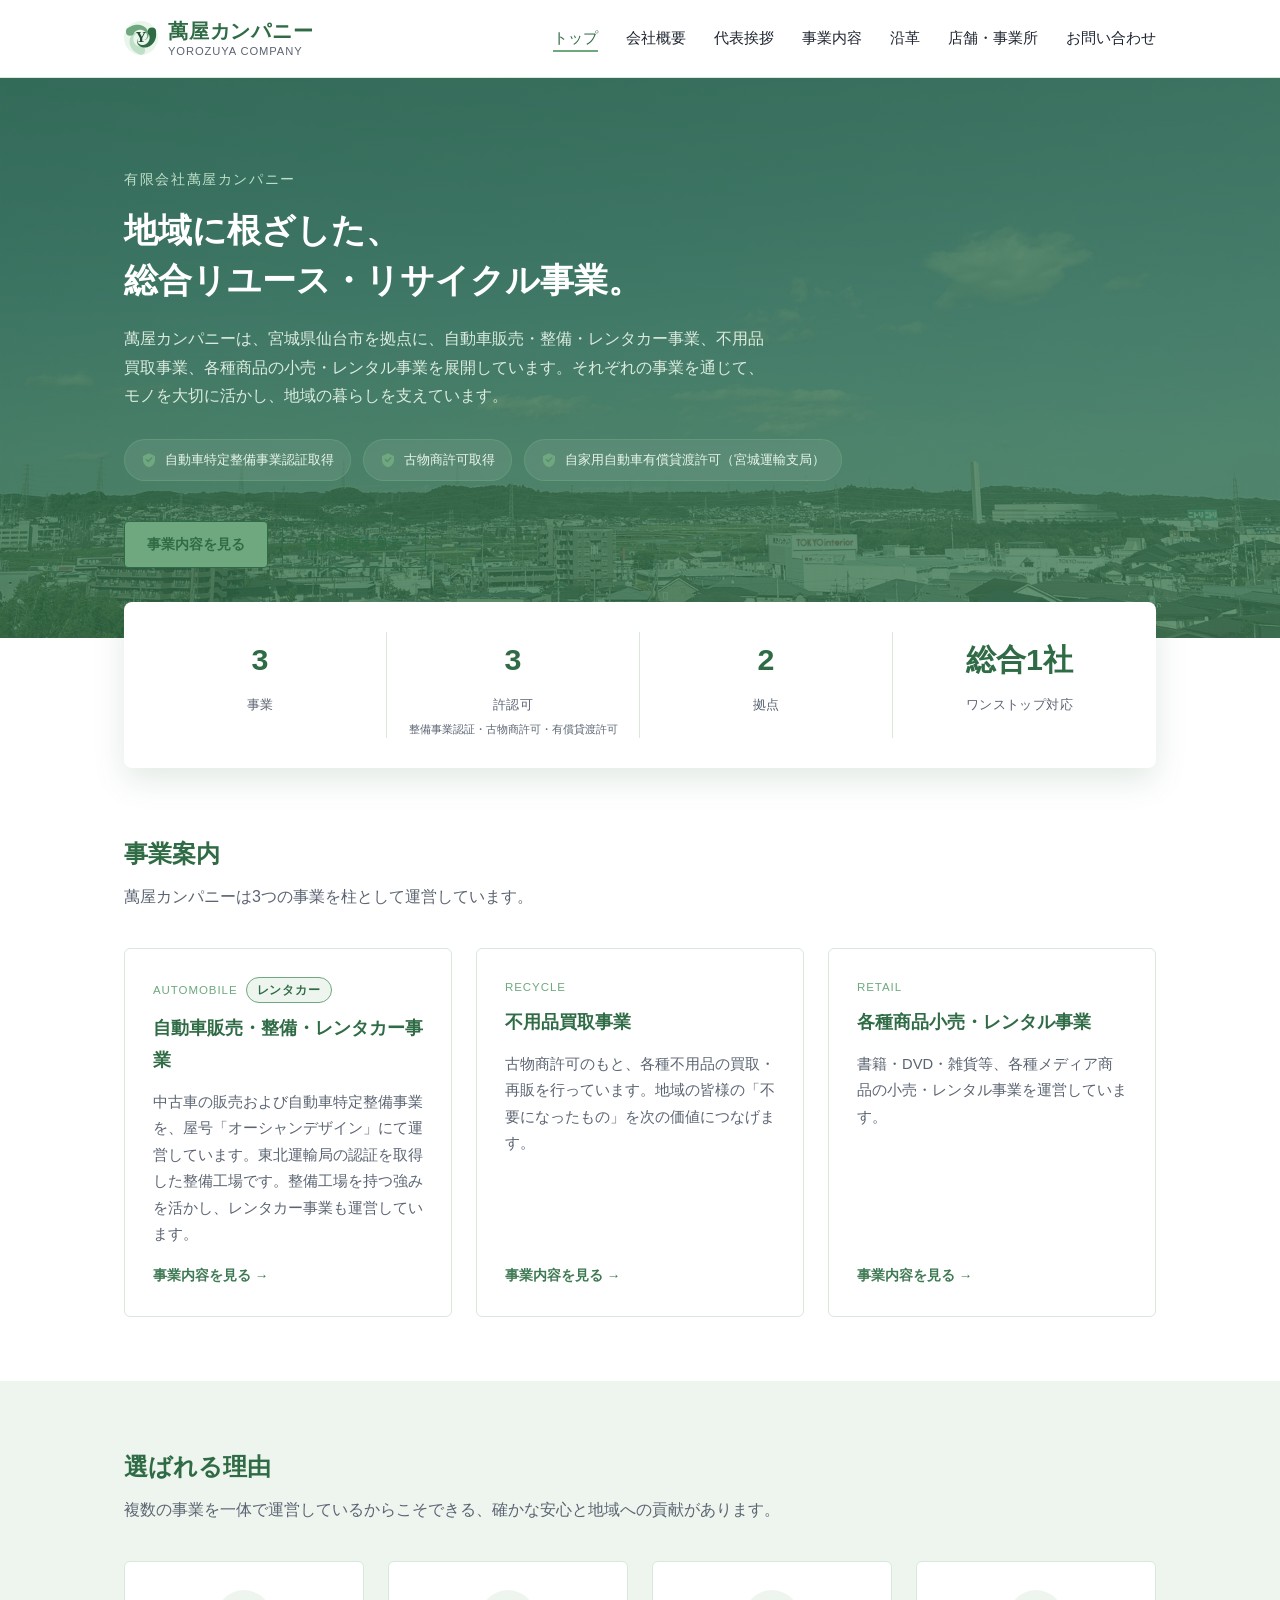
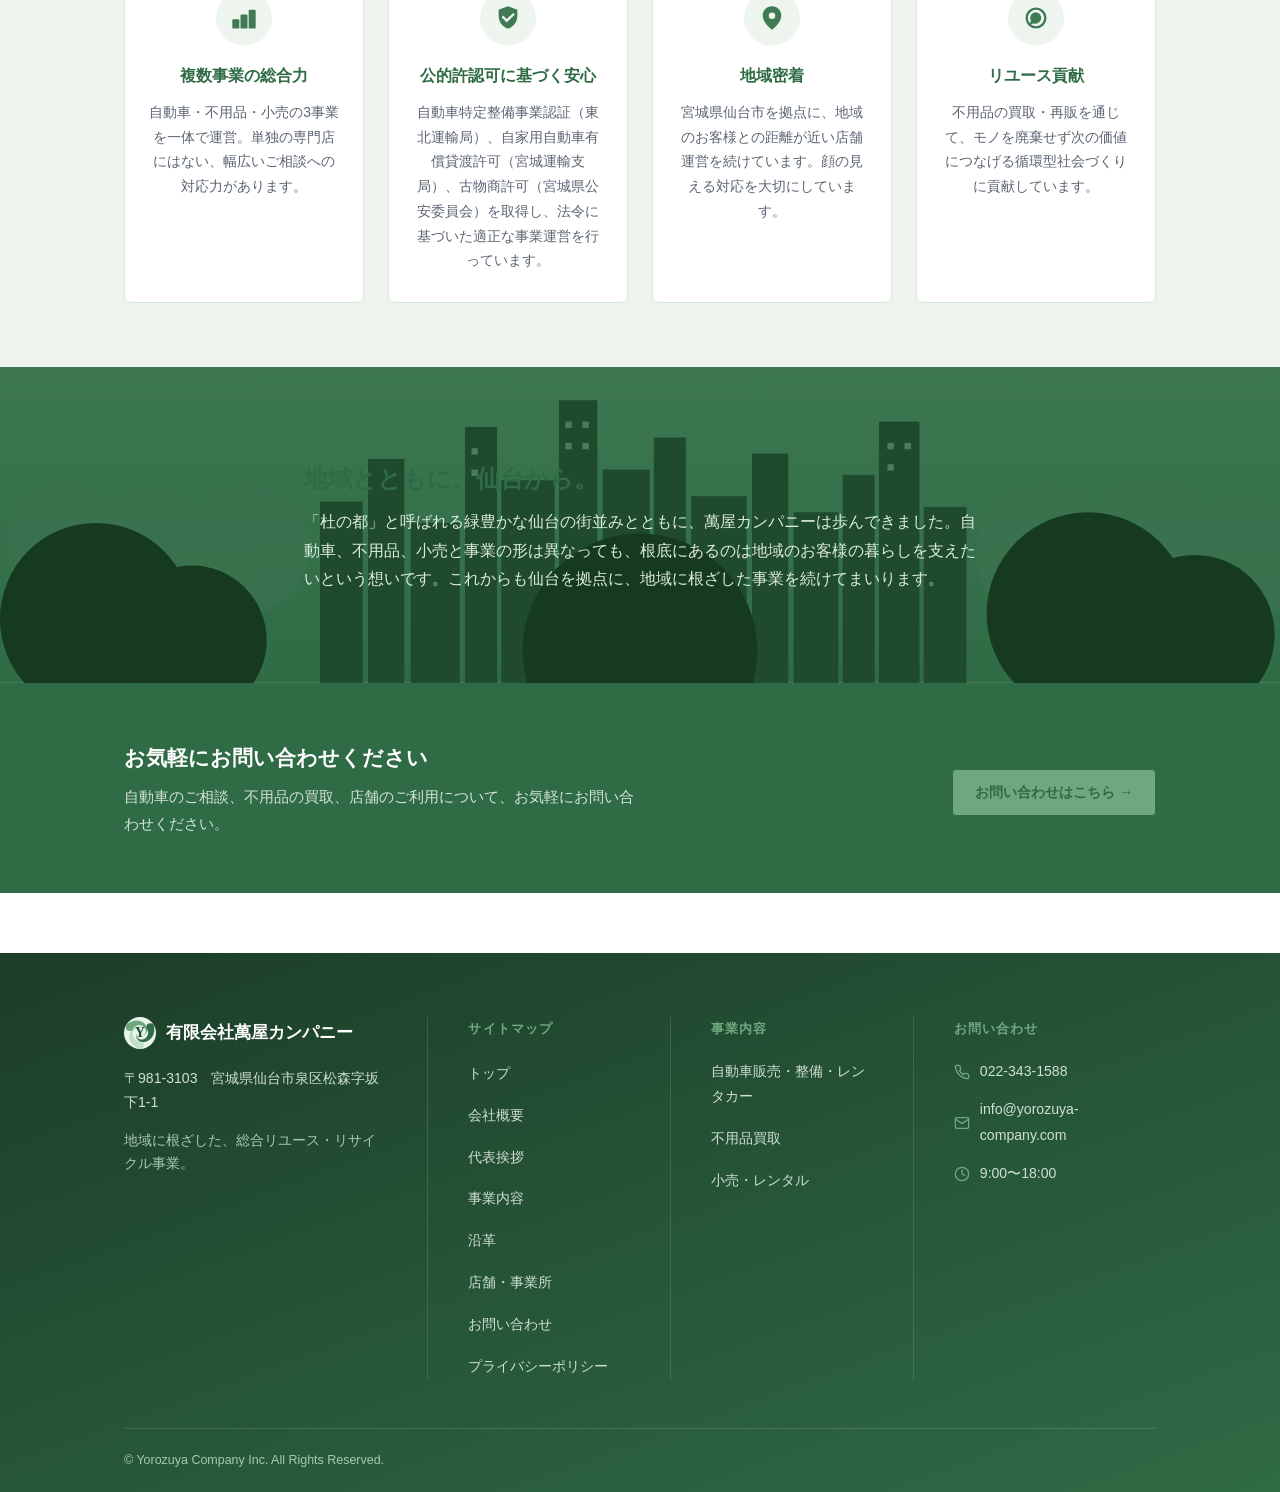
==== commit d5f930df: "自動車事業にレンタカー事業と有償貸渡許可を追加" ====
--- a/index.html
+++ b/index.html
@@ -4,7 +4,7 @@
 <meta charset="UTF-8">
 <meta name="viewport" content="width=device-width, initial-scale=1.0">
 <title>有限会社萬屋カンパニー ｜ 総合リユース・リサイクル事業</title>
-<meta name="description" content="有限会社萬屋カンパニーは、宮城県仙台市を拠点に自動車販売・整備事業、不用品買取事業、各種商品小売・レンタル事業を展開する総合リユース・リサイクル企業です。">
+<meta name="description" content="有限会社萬屋カンパニーは、宮城県仙台市を拠点に自動車販売・整備・レンタカー事業、不用品買取事業、各種商品小売・レンタル事業を展開する総合リユース・リサイクル企業です。">
 <link rel="stylesheet" href="css/style.css">
 <link rel="icon" href="favicon.ico" sizes="any">
 <link rel="icon" href="favicon-32x32.png" type="image/png" sizes="32x32">
@@ -48,7 +48,7 @@
   <div class="container">
     <div class="hero-eyebrow">有限会社萬屋カンパニー</div>
     <h1>地域に根ざした、<br>総合リユース・リサイクル事業。</h1>
-    <p>萬屋カンパニーは、宮城県仙台市を拠点に、自動車販売・整備事業、不用品買取事業、各種商品の小売・レンタル事業を展開しています。それぞれの事業を通じて、モノを大切に活かし、地域の暮らしを支えています。</p>
+    <p>萬屋カンパニーは、宮城県仙台市を拠点に、自動車販売・整備・レンタカー事業、不用品買取事業、各種商品の小売・レンタル事業を展開しています。それぞれの事業を通じて、モノを大切に活かし、地域の暮らしを支えています。</p>
 
     <div class="hero-badges">
       <span class="hero-badge">
@@ -59,6 +59,10 @@
         <svg viewBox="0 0 24 24" aria-hidden="true"><path d="M12 2 3 6v6c0 5.2 3.6 9.4 9 10.9 5.4-1.5 9-5.7 9-10.9V6l-9-4Zm-1.2 13.6L6.6 11.4l1.4-1.4 2.8 2.8 5.4-5.4 1.4 1.4-6.8 6.8Z"/></svg>
         古物商許可取得
       </span>
+      <span class="hero-badge">
+        <svg viewBox="0 0 24 24" aria-hidden="true"><path d="M12 2 3 6v6c0 5.2 3.6 9.4 9 10.9 5.4-1.5 9-5.7 9-10.9V6l-9-4Zm-1.2 13.6L6.6 11.4l1.4-1.4 2.8 2.8 5.4-5.4 1.4 1.4-6.8 6.8Z"/></svg>
+        自家用自動車有償貸渡許可（宮城運輸支局）
+      </span>
     </div>
 
     <div class="hero-cta">
@@ -76,8 +80,9 @@
         <span class="stat-label">事業</span>
       </div>
       <div class="stat-item">
-        <span class="stat-num">2</span>
+        <span class="stat-num">3</span>
         <span class="stat-label">許認可</span>
+        <span class="stat-note">整備事業認証・古物商許可・有償貸渡許可</span>
       </div>
       <div class="stat-item">
         <span class="stat-num">2</span>
@@ -98,9 +103,12 @@
 
     <div class="business-grid">
       <div class="business-card">
-        <span class="tag">AUTOMOBILE</span>
-        <h3>自動車販売・整備事業</h3>
-        <p>中古車の販売および自動車特定整備事業を、屋号「オーシャンデザイン」にて運営しています。東北運輸局の認証を取得した整備工場です。</p>
+        <div class="tag-row">
+          <span class="tag">AUTOMOBILE</span>
+          <span class="tag-badge">レンタカー</span>
+        </div>
+        <h3>自動車販売・整備・レンタカー事業</h3>
+        <p>中古車の販売および自動車特定整備事業を、屋号「オーシャンデザイン」にて運営しています。東北運輸局の認証を取得した整備工場です。整備工場を持つ強みを活かし、レンタカー事業も運営しています。</p>
         <a class="card-link" href="business.html#automobile">事業内容を見る &rarr;</a>
       </div>
 
@@ -140,7 +148,7 @@
           <svg viewBox="0 0 48 48" aria-hidden="true"><path d="M24 4 8 10v10c0 11 6.9 19.5 16 22 9.1-2.5 16-11 16-22V10L24 4Zm-2.4 27.3L13 22.7l2.8-2.8 5.8 5.8L33 15.3l2.8 2.8-13.8 13.2Z"/></svg>
         </span>
         <h3>公的許認可に基づく安心</h3>
-        <p>自動車特定整備事業認証（東北運輸局）、古物商許可（宮城県公安委員会）を取得し、法令に基づいた適正な事業運営を行っています。</p>
+        <p>自動車特定整備事業認証（東北運輸局）、自家用自動車有償貸渡許可（宮城運輸支局）、古物商許可（宮城県公安委員会）を取得し、法令に基づいた適正な事業運営を行っています。</p>
       </div>
 
       <div class="reason-card">
@@ -277,7 +285,7 @@
       <div class="footer-col">
         <h3 class="footer-heading">事業内容</h3>
         <ul class="footer-links footer-links-1col">
-          <li><a href="business.html#automobile">自動車販売・整備</a></li>
+          <li><a href="business.html#automobile">自動車販売・整備・レンタカー</a></li>
           <li><a href="business.html#recycle">不用品買取</a></li>
           <li><a href="business.html#retail">小売・レンタル</a></li>
         </ul>
--- a/css/style.css
+++ b/css/style.css
@@ -342,6 +342,13 @@
   letter-spacing: 0.03em;
 }
 
+.stat-note {
+  font-size: 0.7rem;
+  color: var(--color-text-soft);
+  line-height: 1.4;
+  padding: 0 8px;
+}
+
 .page-hero {
   background: var(--color-bg-soft);
   border-bottom: 1px solid var(--color-border);
@@ -420,6 +427,30 @@
   color: var(--color-accent);
   letter-spacing: 0.08em;
   margin-bottom: 10px;
+}
+
+.tag-row {
+  display: flex;
+  flex-wrap: wrap;
+  align-items: center;
+  gap: 8px;
+  margin-bottom: 10px;
+}
+
+.tag-row .tag {
+  margin-bottom: 0;
+}
+
+.tag-badge {
+  display: inline-block;
+  font-size: 0.72rem;
+  font-weight: 700;
+  color: var(--color-primary);
+  background: var(--color-bg-soft);
+  border: 1px solid var(--color-accent);
+  border-radius: 999px;
+  padding: 2px 10px;
+  letter-spacing: 0.08em;
 }
 
 .business-card h3 {
@@ -937,6 +968,56 @@
   color: #a9c8b2;
 }
 
+/* ---------- Rental car highlight (business page) ---------- */
+
+.rental-box {
+  display: flex;
+  gap: 24px;
+  align-items: flex-start;
+  background: var(--color-bg-soft);
+  border: 1px solid var(--color-border);
+  border-left: 4px solid var(--color-accent);
+  border-radius: 6px;
+  padding: 28px;
+  margin: 28px 0 24px;
+  max-width: 820px;
+}
+
+.rental-icon {
+  flex-shrink: 0;
+  width: 64px;
+  height: 64px;
+  border-radius: 50%;
+  background: #fff;
+  display: flex;
+  align-items: center;
+  justify-content: center;
+}
+
+.rental-icon svg {
+  width: 38px;
+  height: 38px;
+  fill: none;
+  stroke: var(--color-primary-soft);
+  stroke-width: 2;
+  stroke-linecap: round;
+  stroke-linejoin: round;
+}
+
+.rental-body h3 {
+  font-size: 1.15rem;
+  color: var(--color-primary);
+  margin: 0 0 12px;
+}
+
+.rental-body p {
+  margin: 0 0 14px;
+}
+
+.rental-body .license {
+  background: #fff;
+}
+
 /* ---------- Responsive ---------- */
 
 @media (max-width: 800px) {
@@ -1049,6 +1130,11 @@
 @media (max-width: 520px) {
   .reason-grid {
     grid-template-columns: 1fr;
+  }
+  .rental-box {
+    flex-direction: column;
+    gap: 16px;
+    padding: 22px 20px;
   }
   .stats-bar {
     grid-template-columns: 1fr 1fr;
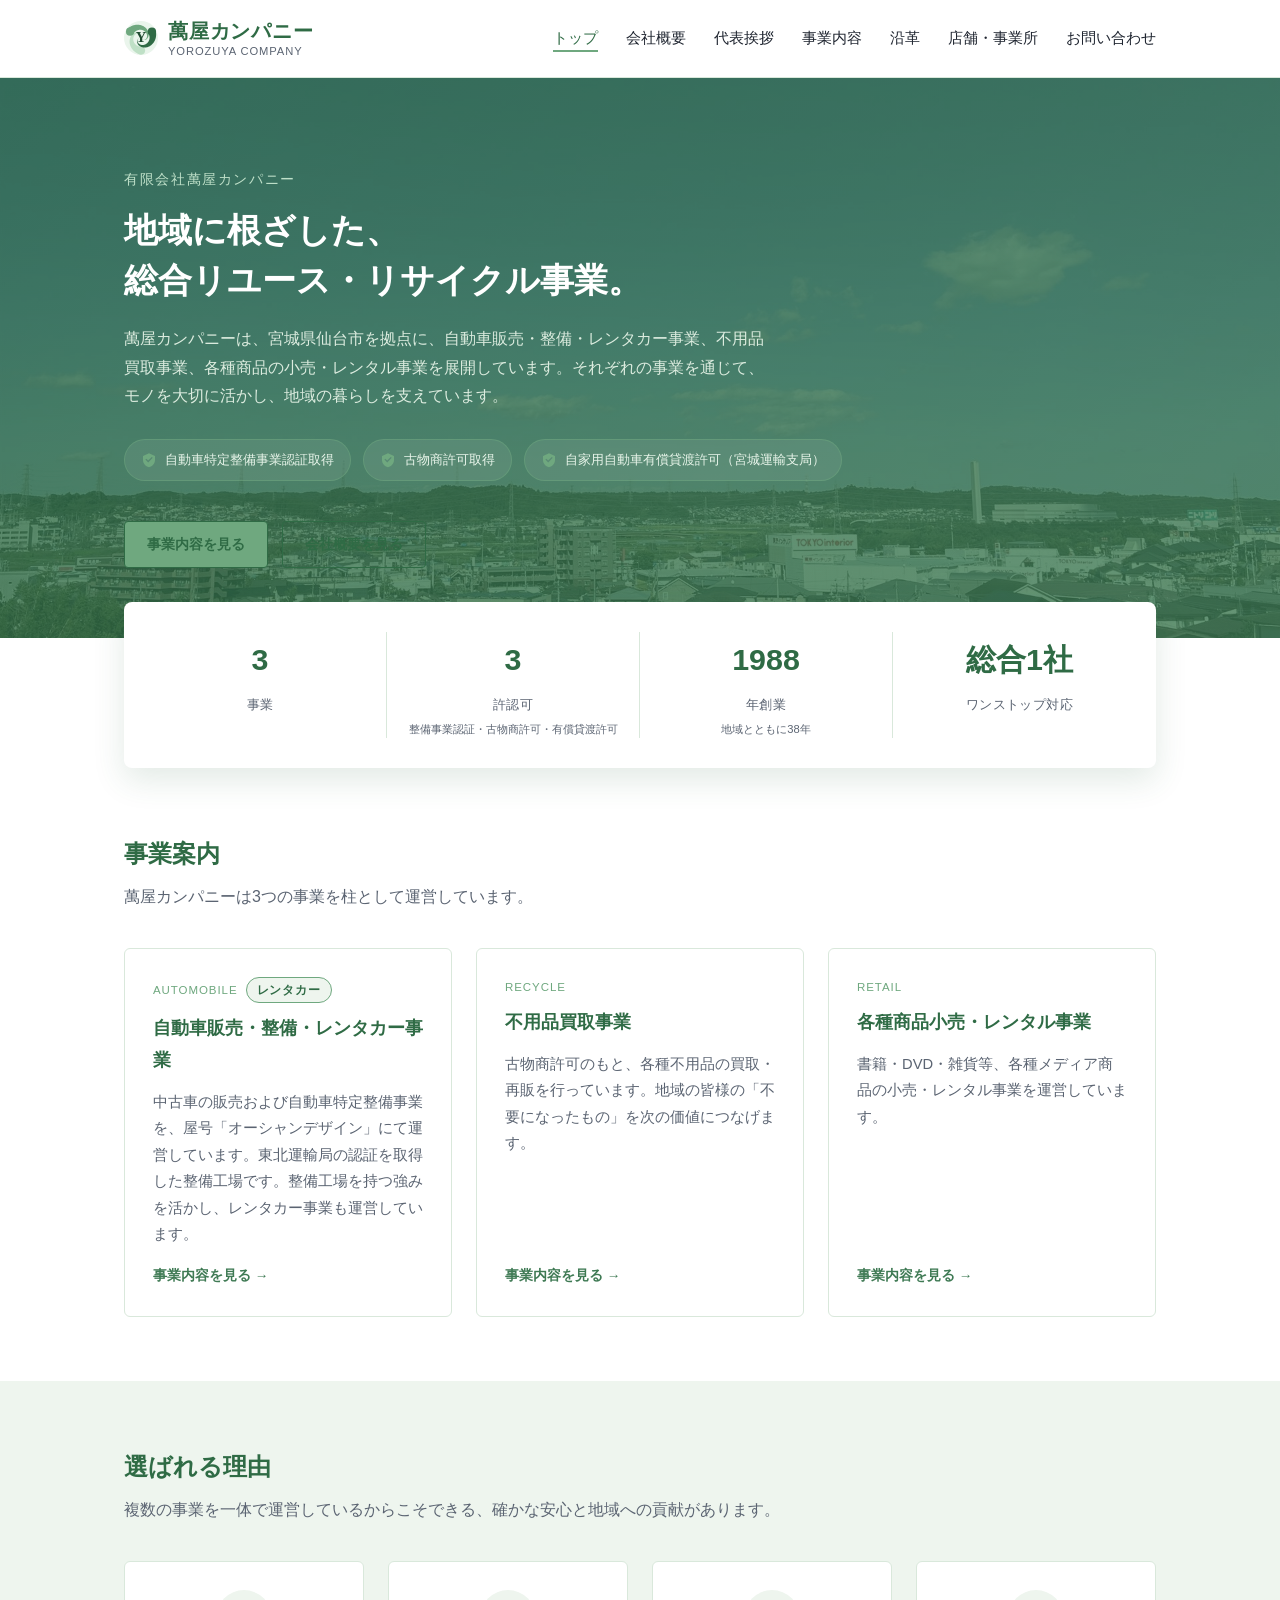
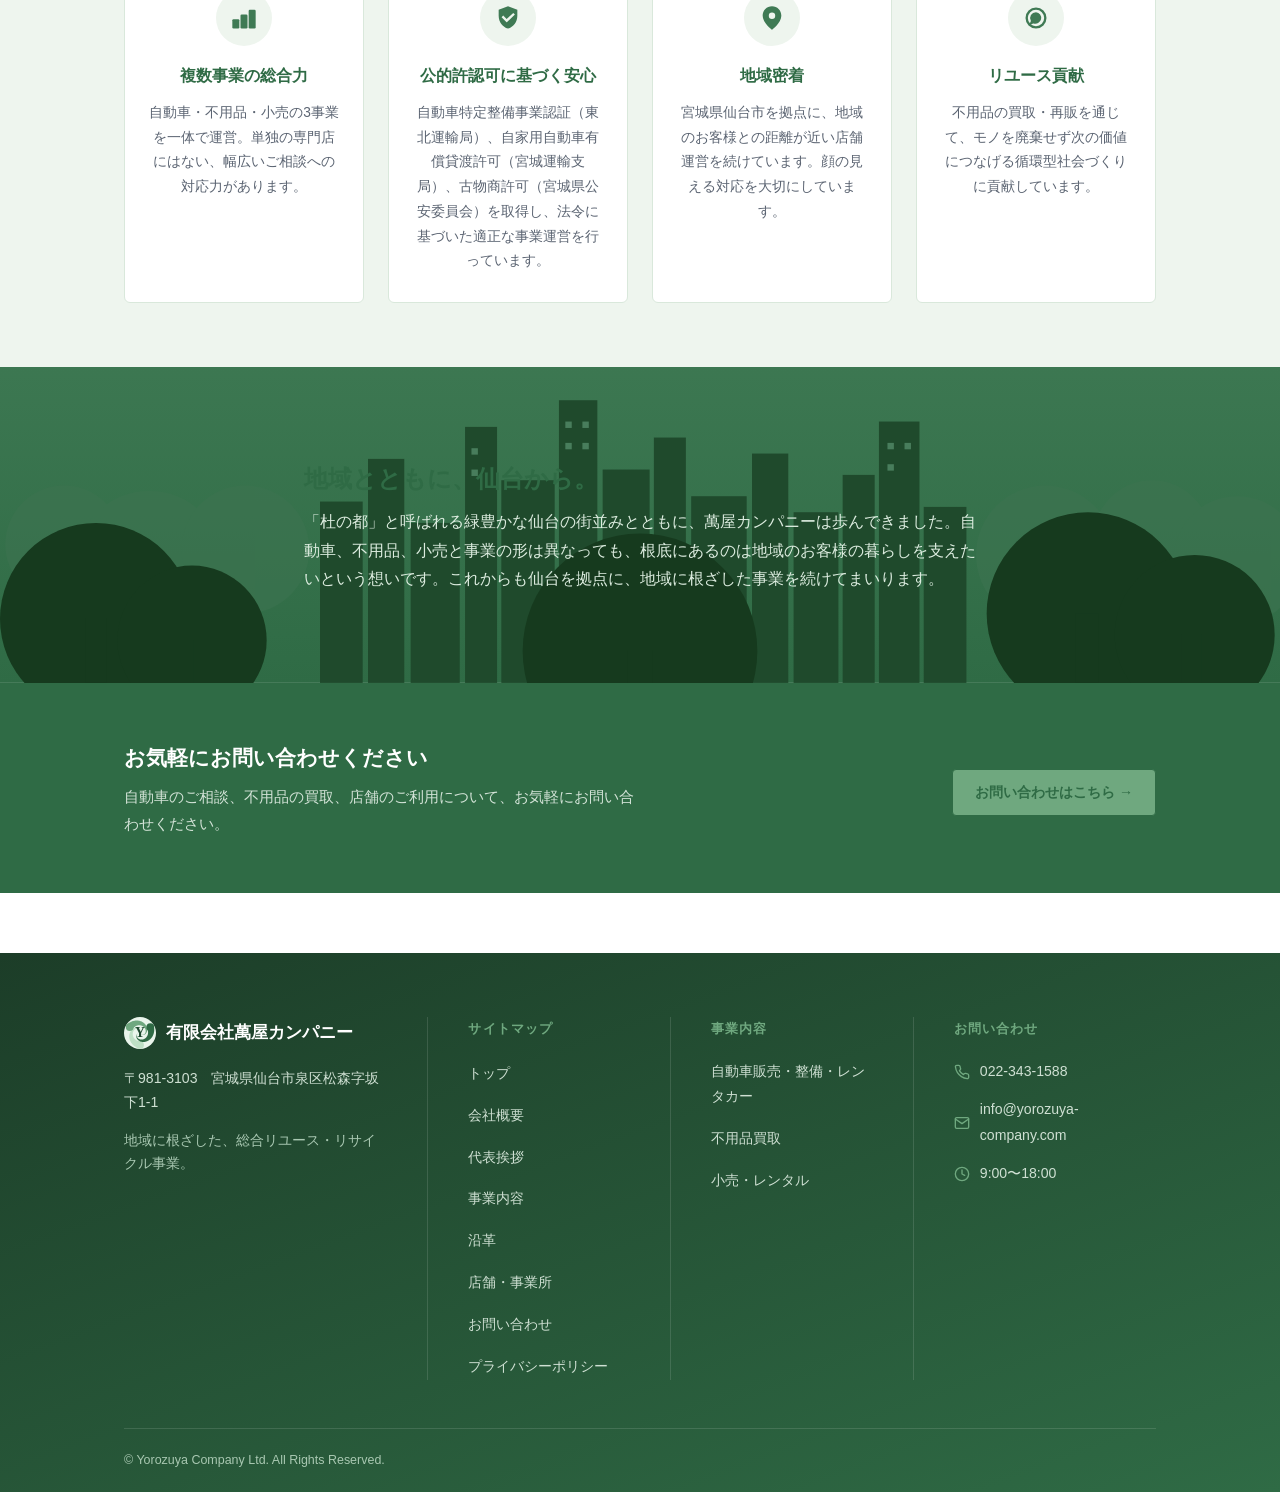
==== commit 82feaddb: "英字表記の修正、meta表示の調査、統計バーの創業年への差し替え Co-Authored-By: Claude Opus 5.5 <noreply@anthropic.com>" ====
--- a/index.html
+++ b/index.html
@@ -85,8 +85,9 @@
         <span class="stat-note">整備事業認証・古物商許可・有償貸渡許可</span>
       </div>
       <div class="stat-item">
-        <span class="stat-num">2</span>
-        <span class="stat-label">拠点</span>
+        <span class="stat-num">1988</span>
+        <span class="stat-label">年創業</span>
+        <span class="stat-note">地域とともに38年</span>
       </div>
       <div class="stat-item">
         <span class="stat-num">総合1社</span>
@@ -311,7 +312,7 @@
     </div>
 
     <div class="footer-bottom">
-      <div class="copyright">&copy; Yorozuya Company Inc. All Rights Reserved.</div>
+      <div class="copyright">&copy; Yorozuya Company Ltd. All Rights Reserved.</div>
     </div>
   </div>
 </footer>
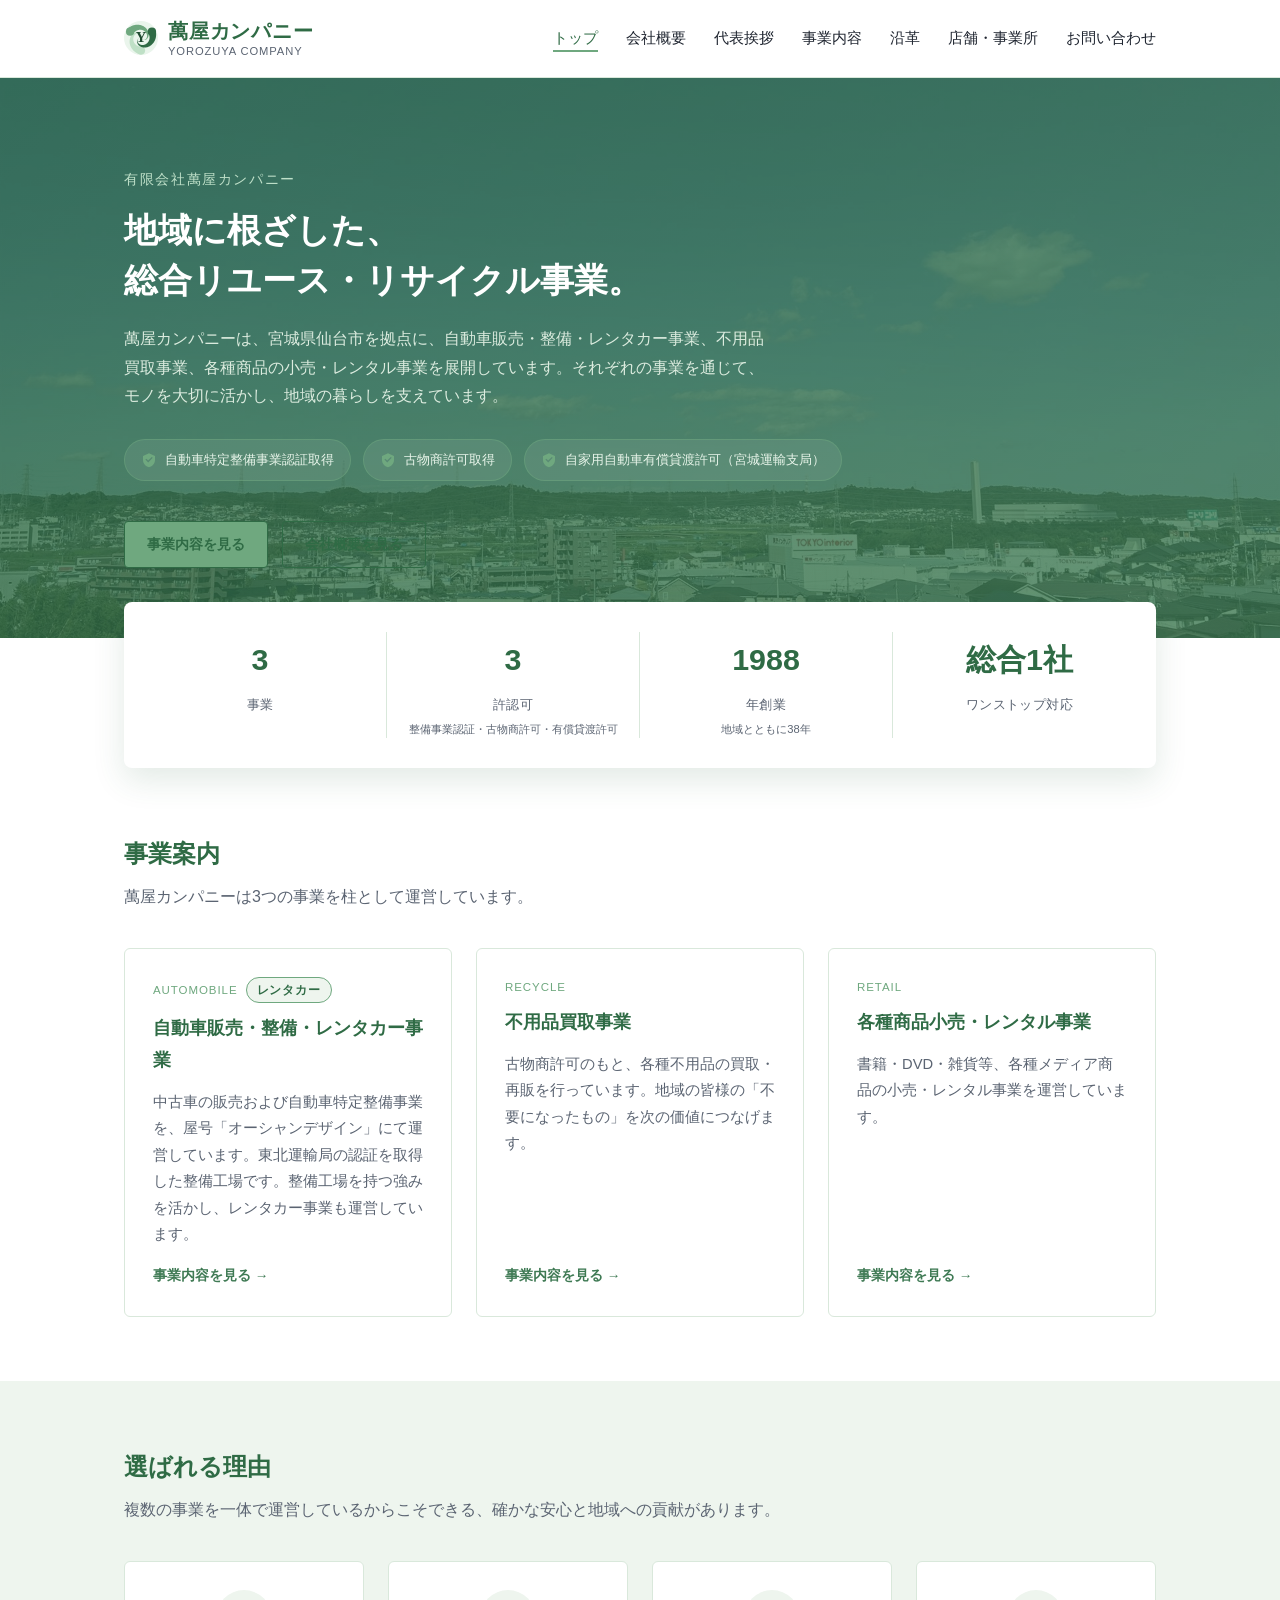
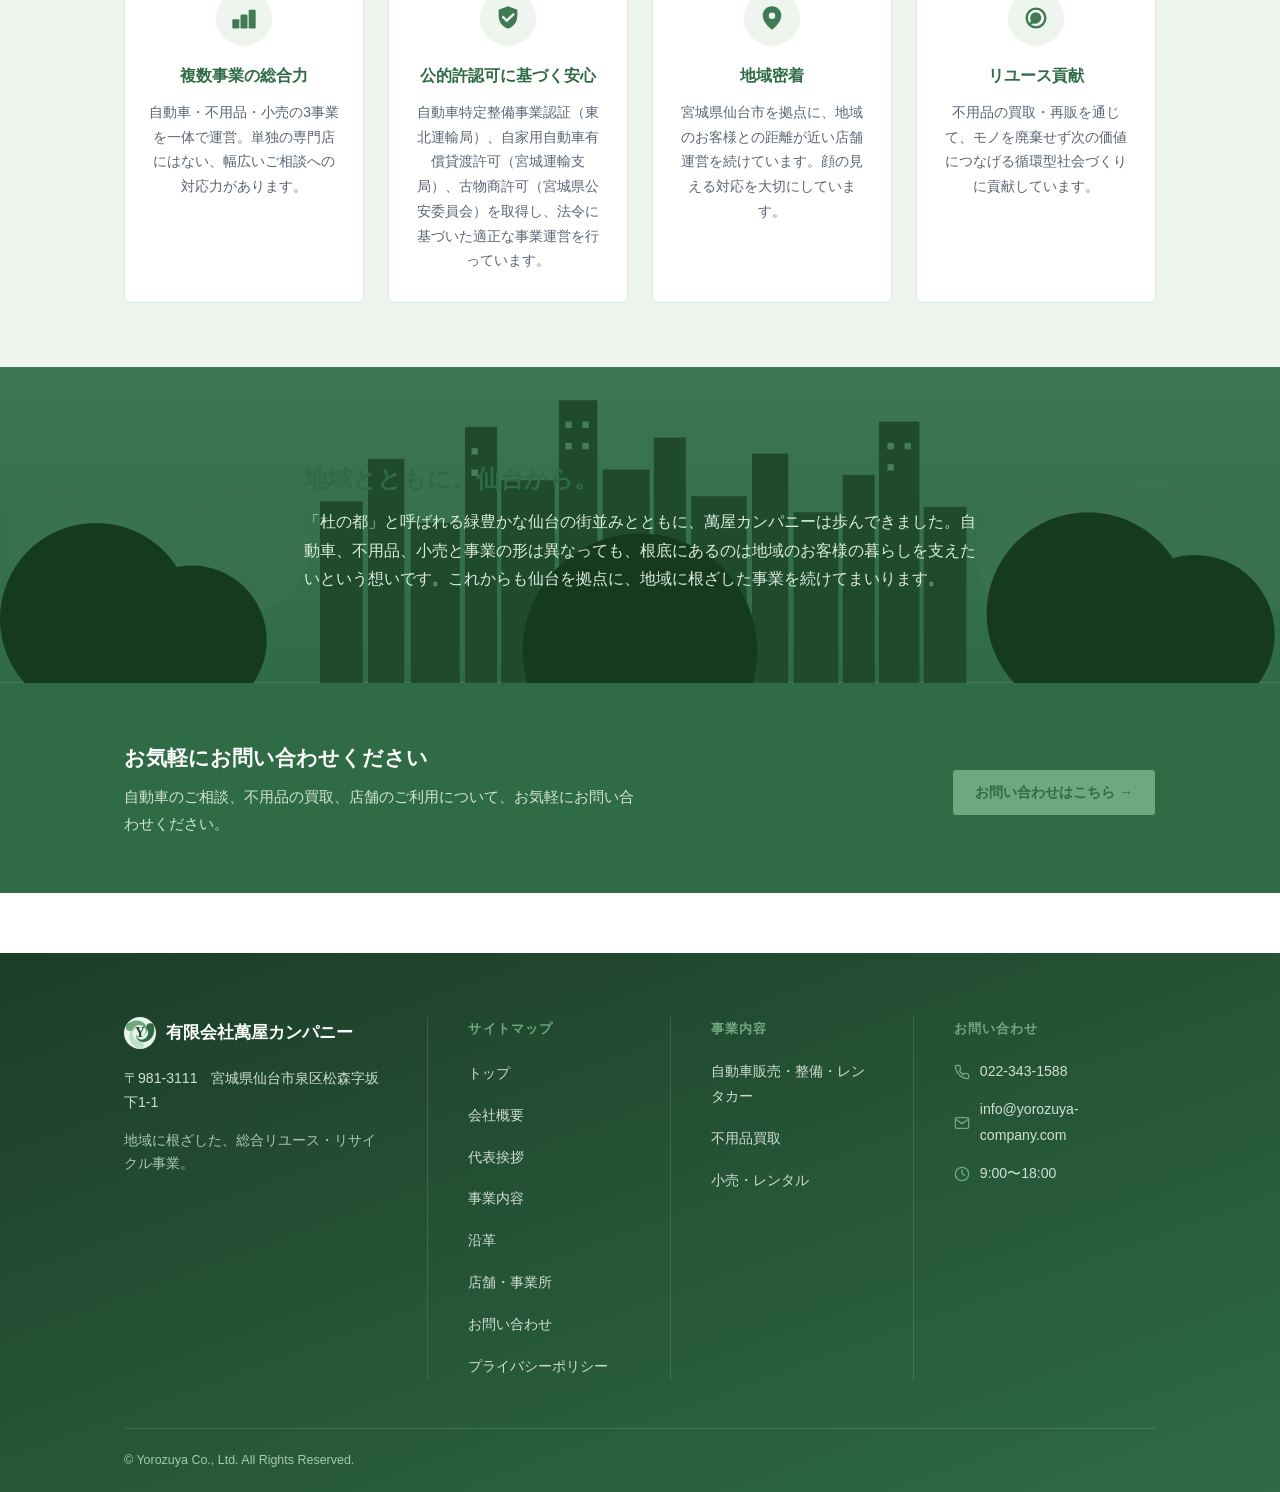
==== commit 8fed456a: "英字表記をCo., Ltd.に変更、郵便番号の修正、パラダイスBOXの住所を掲載 Co-Authored-By: Claude Opus 5.5 <noreply@anthropic.com>" ====
--- a/index.html
+++ b/index.html
@@ -263,7 +263,7 @@
           <img src="assets/logo/logo-icon.svg" alt="" class="footer-logo-icon">
           <span class="footer-logo-text">有限会社萬屋カンパニー</span>
         </div>
-        <p class="footer-address">〒981-3103　宮城県仙台市泉区松森字坂下1-1</p>
+        <p class="footer-address">〒981-3111　宮城県仙台市泉区松森字坂下1-1</p>
         <p class="footer-tagline">地域に根ざした、総合リユース・リサイクル事業。</p>
       </div>
 
@@ -312,7 +312,7 @@
     </div>
 
     <div class="footer-bottom">
-      <div class="copyright">&copy; Yorozuya Company Ltd. All Rights Reserved.</div>
+      <div class="copyright">&copy; Yorozuya Co., Ltd. All Rights Reserved.</div>
     </div>
   </div>
 </footer>
